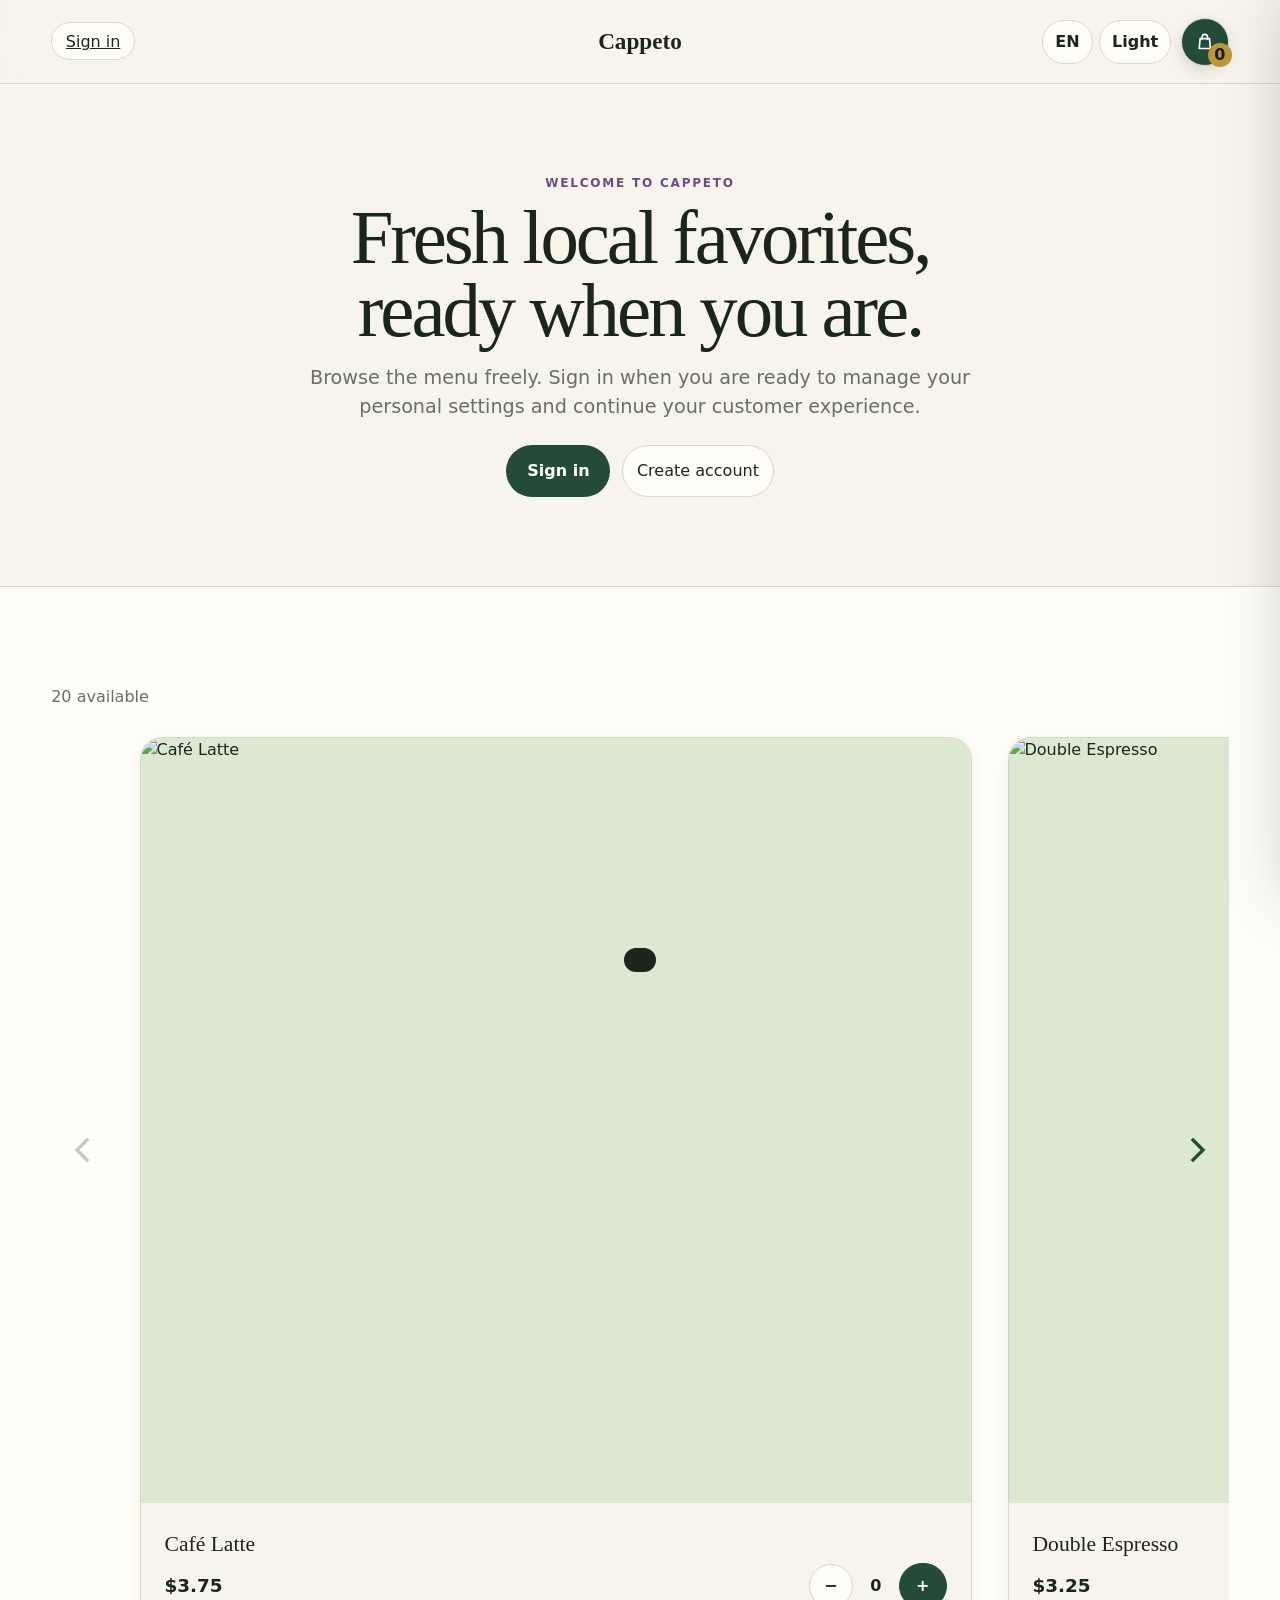
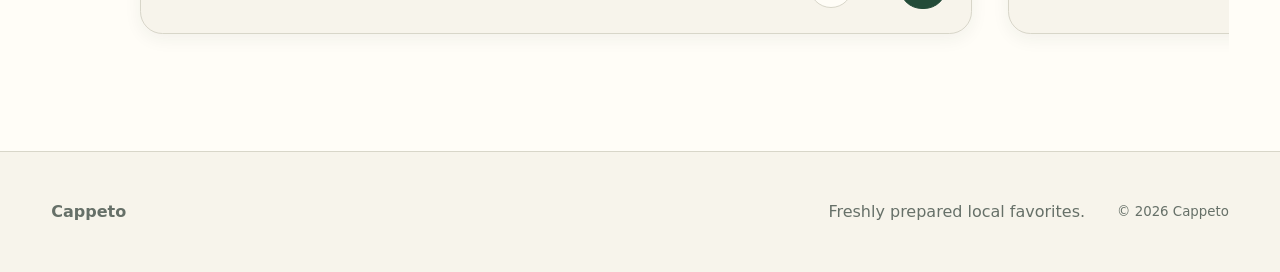
==== index.html @ 5b129218 "Harden storefront authentication and browser security" ====
<!doctype html>
<html lang="en" data-theme="light">
<head>
<meta charset="utf-8">
<meta name="viewport" content="width=device-width,initial-scale=1,viewport-fit=cover">
<meta http-equiv="Content-Security-Policy" content="default-src 'self'; img-src 'self' https://unike0dd.github.io data:; connect-src 'self' https://unike0dd.github.io; script-src 'self'; style-src 'self'; font-src 'self'; object-src 'none'; base-uri 'none'; form-action 'self'; upgrade-insecure-requests">
<meta name="referrer" content="strict-origin-when-cross-origin">
<meta name="theme-color" content="#f5f2e8">
<meta name="application-name" content="Cappeto Consumer">
<meta name="author" content="Cappeto">
<meta name="robots" content="index,follow,max-image-preview:large">
<meta name="format-detection" content="telephone=no">
<meta name="description" content="An inclusive bilingual ordering experience for customers of restaurants, cafés, and independent food sellers.">
<meta name="color-scheme" content="light dark">
<meta property="og:title" content="Cappeto · Browse and prepare your order">
<meta property="og:description" content="Browse a local food business menu and prepare an order in English or Spanish.">
<meta property="og:image" content="https://unike0dd.github.io/cappeto/assets/products/01-cappeto-cafe-latte.webp">
<meta property="og:type" content="website">
<meta property="og:site_name" content="Cappeto">
<meta property="og:url" content="https://unike0dd.github.io/capetto-end-consumers/">
<meta property="og:locale" content="en_US">
<meta property="og:locale:alternate" content="es_EC">
<meta name="twitter:card" content="summary_large_image">
<meta name="twitter:title" content="Cappeto · Browse and prepare your order">
<meta name="twitter:description" content="A bilingual customer menu for restaurants, cafés, and independent food sellers.">
<meta name="twitter:image" content="https://unike0dd.github.io/cappeto/assets/products/01-cappeto-cafe-latte.webp">
<link rel="canonical" href="https://unike0dd.github.io/capetto-end-consumers/">
<title>Cappeto · Order your favorites</title>
<link rel="stylesheet" href="styles.css?v=layout-7">
<link rel="stylesheet" href="adaptive.css?v=layout-7">
<link rel="stylesheet" href="storefront.css?v=header-preferences-20">
<link rel="stylesheet" href="splash.css?v=reflow-13">
<script src="adaptive.js?v=layout-7" defer></script>
<script src="app.js?v=bag-totals-18" defer></script>
<script src="storefront.js?v=header-preferences-20" defer></script>
<script src="splash.js?v=reflow-13" defer></script>
</head>
<body>
<a class="skip" href="#products">Skip to products</a>
<div class="splash-screen" id="splashScreen" aria-hidden="true" hidden>
  <div class="splash-grid" id="splashGrid" aria-hidden="true"></div>
  <section class="splash-welcome" id="splashWelcome" role="dialog" aria-modal="true" aria-labelledby="splashMainTitle">
    <p class="splash-thanks">Thank you for choosing Cappeto,</p>
    <p class="splash-kicker">A little joy,</p><h1 id="splashMainTitle">MADE FRESH</h1>
    <p class="splash-copy">Coffee; something sweet, or a satisfying bite—find your favorite and make it yours.</p>
    <h2>WHAT ARE YOU CRAVING?</h2><p class="splash-menu">Explore our menu</p>
    <div class="splash-preferences" aria-label="Welcome preferences">
      <fieldset class="splash-choice">
        <legend id="splashLanguageLegend">Choose your language</legend>
        <div class="splash-choice-options">
          <button type="button" data-splash-language="en" aria-pressed="false">English</button>
          <button type="button" data-splash-language="es" aria-pressed="false">Español</button>
        </div>
      </fieldset>
      <fieldset class="splash-choice">
        <legend id="splashThemeLegend">Choose your theme</legend>
        <div class="splash-choice-options">
          <button type="button" data-splash-theme="light" aria-pressed="false">Light</button>
          <button type="button" data-splash-theme="dark" aria-pressed="false">Dark</button>
        </div>
      </fieldset>
    </div>
    <p class="splash-choice-hint" id="splashChoiceHint">Choose a language and theme to continue.</p>
    <button class="splash-cta" id="exploreSplash" type="button" aria-describedby="splashChoiceHint" disabled>Explore the menu</button>
    <p class="splash-greeting">Welcome back, <strong id="splashConsumer">Consumer</strong>.</p>
    <label class="splash-never"><input id="splashNeverShow" type="checkbox"> <span>Do not show this welcome again</span></label>
    <button class="splash-skip" id="skipSplash" type="button">Skip welcome</button>
  </section>
</div>
<header class="topbar">
  <div class="public-auth-actions" id="publicAuthActions"><a class="plain" href="login.html">Sign in</a></div>
  <p class="eyebrow nav-carousel-label auth-private" id="carouselLabel" data-copy="eyebrow" hidden>YOUR LOCAL FOOD BUSINESS</p>
  <strong class="public-brand" id="publicBrand">Cappeto</strong>
  <strong class="consumer-title auth-private" id="customerLabel" hidden></strong>
  <label class="search nav-product-search auth-private" id="navProductSearch" hidden><span aria-hidden="true">⌕</span><input id="search" type="search" placeholder="Search Cappeto" aria-label="Search products"></label>
  <div class="header-fabs">
    <div class="header-preferences" role="group" aria-label="Language and appearance">
      <button class="plain header-preference" id="headerLanguage" type="button" aria-label="Cambiar a español">EN</button>
      <button class="plain header-preference" id="headerTheme" type="button" aria-label="Switch to dark mode">Light</button>
    </div>
    <button class="fab bag" id="bagButton" type="button" aria-label="Open shopping bag"><svg class="bag-icon" viewBox="0 0 24 24" aria-hidden="true" focusable="false"><path d="M6.8 8.5h10.4l1 11H5.8l1-11Z"/><path d="M9 9V6.8a3 3 0 0 1 6 0V9"/></svg><span class="sr-only">Shopping bag</span><b id="bagCount">0</b></button>
    <button class="fab settings-button auth-private" id="menuButton" hidden type="button" aria-label="Open configuration" aria-controls="categoryDrawer" aria-expanded="false"><svg viewBox="0 0 24 24" aria-hidden="true" focusable="false"><circle cx="12" cy="12" r="3"/><path d="M19.4 15a1.7 1.7 0 0 0 .34 1.88l.06.06-2.83 2.83-.06-.06A1.7 1.7 0 0 0 15 19.4a1.7 1.7 0 0 0-1 .6 1.7 1.7 0 0 0-.4 1.1V21H9.6v-.1A1.7 1.7 0 0 0 8.5 19.4a1.7 1.7 0 0 0-1.88.34l-.06.06-2.83-2.83.06-.06A1.7 1.7 0 0 0 4.6 15a1.7 1.7 0 0 0-.6-1 1.7 1.7 0 0 0-1.1-.4H3V9.6h.1A1.7 1.7 0 0 0 4.6 8.5a1.7 1.7 0 0 0-.34-1.88l-.06-.06 2.83-2.83.06.06A1.7 1.7 0 0 0 9 4.6a1.7 1.7 0 0 0 1-.6 1.7 1.7 0 0 0 .4-1.1V3h4v.1A1.7 1.7 0 0 0 15.5 4.6a1.7 1.7 0 0 0 1.88-.34l.06-.06 2.83 2.83-.06.06A1.7 1.7 0 0 0 19.4 9c.38.25.7.6.88 1 .14.32.2.68.2 1.03V13c0 .35-.07.7-.2 1.03-.18.4-.5.75-.88.97Z"/></svg><span class="sr-only">Configuration</span></button>
  </div>
</header>
<section class="public-landing" id="publicLanding" aria-labelledby="publicLandingTitle">
  <p class="eyebrow">WELCOME TO CAPPETO</p>
  <h1 id="publicLandingTitle">Fresh local favorites, ready when you are.</h1>
  <p>Browse the menu freely. Sign in when you are ready to manage your personal settings and continue your customer experience.</p>
  <div class="public-landing-actions"><a class="primary" href="login.html">Sign in</a><a class="plain" href="login.html#register">Create account</a></div>
</section>
<main id="storefrontContent">
  <section class="menu" id="products" aria-labelledby="carouselLabel">
    <p class="results" id="results" role="status"></p>
    <div class="carousel-shell"><button class="carousel-arrow previous" id="previousProduct" type="button" aria-label="Previous product"><svg viewBox="0 0 24 24" aria-hidden="true" focusable="false"><path d="m15 18-6-6 6-6"/></svg></button><div class="grid" id="grid" aria-live="polite" tabindex="0"></div><button class="carousel-arrow next" id="nextProduct" type="button" aria-label="Next product"><svg viewBox="0 0 24 24" aria-hidden="true" focusable="false"><path d="m9 6 6 6-6 6"/></svg></button></div>
  </section>
</main>
<aside class="drawer" id="drawer" aria-hidden="true" aria-labelledby="bagTitle">
  <div class="drawer-head"><div><p class="eyebrow" data-copy="yourOrder">YOUR ORDER</p><h2 id="bagTitle" data-copy="bagTitle">Your bag</h2></div><button class="close" id="closeBag" aria-label="Close order">×</button></div>
  <div class="bag-lines" id="bagLines"></div>
  <div class="totals">
    <p><span data-copy="subtotal">Subtotal</span><b id="subtotal">$0.00</b></p>
    <p><span data-copy="vat">VAT</span><b id="vat">$0.00</b></p>
    <p><span data-copy="delivery">Delivery</span><b id="delivery">$0.00</b></p>
    <p class="total"><span data-copy="total">Total</span><b id="total">$0.00</b></p>
  </div>
  <button class="primary checkout" id="checkout" data-copy="checkout">Continue to checkout</button>
</aside>
<aside class="category-drawer settings-drawer auth-private" id="categoryDrawer" hidden aria-hidden="true" aria-labelledby="categoryTitle">
  <div class="drawer-head"><div><p class="eyebrow" id="browseLabel">ACCOUNT</p><h1 id="categoryTitle">Configuration</h1></div><button class="close" id="closeMenu" aria-label="Close configuration">×</button></div>
  <form class="settings-form" id="settingsForm">
    <section class="settings-section" aria-labelledby="categoryTitle">
      <label>Email<input id="settingsEmail" type="email" autocomplete="email"></label>
      <label>Alternate email<input id="alternateEmail" type="email" autocomplete="email"></label>
      <div class="settings-grid"><label>Name<input id="settingsFirstName" autocomplete="given-name"></label><label>Last name<input id="settingsLastName" autocomplete="family-name"></label></div>
      <label>Address<input id="settingsAddress" autocomplete="street-address"></label>
      <div class="settings-grid"><label>Zip code<input id="settingsZip" inputmode="numeric" autocomplete="postal-code"></label><label>Phone<input id="settingsPhone" type="tel" autocomplete="tel"></label></div>
      <div class="password-actions"><label>New password<input id="newPassword" type="password" autocomplete="new-password" minlength="8"></label><div class="password-button-row"><button class="plain" id="resetPassword" type="button">Reset password</button><button class="plain" id="updatePassword" type="button">Update password</button></div></div>
    </section>
    <section class="settings-section" aria-labelledby="settingsTitle">
      <h1 id="settingsTitle">Settings</h1>
      <div class="picture-field"><label>Picture<input id="settingsPicture" type="file" accept="image/*"></label><button class="plain danger-action" id="removePicture" type="button">Remove picture</button></div>
      <label>Nickname<input id="settingsNickname" maxlength="40" autocomplete="nickname"></label>
      <label class="switch-row"><span><strong>MFA</strong><small>Require an additional verification step.</small></span><input id="settingsMfa" type="checkbox" role="switch"></label>
      <div class="biometric-actions"><button class="plain" id="fingerprintButton" type="button">Fingerprint</button><button class="plain" id="faceprintButton" type="button">Faceprint</button></div>
    </section>
    <button class="primary settings-save" type="submit">Save settings</button>
  </form>
  <div class="settings-footer"><button class="preference-compact" id="footerLanguage" type="button" aria-label="Cambiar a español"><span>Language</span><strong>EN</strong></button><button class="preference-compact" id="footerTheme" type="button" aria-label="Switch to dark mode"><span>Theme</span><strong>Light</strong></button><a class="plain hidden" id="signInLink" href="login.html">Sign in</a><button class="plain" id="signOut" type="button">Log out</button></div>
</aside>
<div class="scrim" id="scrim"></div>
<div class="toast" id="toast" role="status"></div>
<footer><strong class="footer-brand">Cappeto</strong><p data-copy="footer">Freshly prepared local favorites.</p><small>© 2026 Cappeto</small></footer>
</body></html>
---- styles.css ----
:root{--bg:#f7f4eb;--surface:#fffdf7;--ink:#19251d;--muted:#667068;--green:#234b38;--green2:#dce8d1;--purple:#6a4b87;--gold:#bc953f;--line:#d8d6c9;--shadow:0 18px 50px rgba(27,44,34,.11);--radius:1.4rem}*{box-sizing:border-box}html{scroll-behavior:smooth}body{margin:0;background:var(--bg);color:var(--ink);font-family:Inter,ui-sans-serif,system-ui,-apple-system,"Segoe UI",sans-serif;line-height:1.5}button,input{font:inherit}button,a{touch-action:manipulation}.skip{position:fixed;left:1rem;top:-5rem;z-index:100;background:var(--ink);color:#fff;padding:.75rem 1rem;border-radius:.6rem}.skip:focus{top:1rem}.topbar{position:sticky;top:0;z-index:20;display:grid;grid-template-columns:auto minmax(15rem,36rem) auto;align-items:center;gap:2rem;padding:1rem clamp(1rem,4vw,4.5rem);background:color-mix(in srgb,var(--bg) 92%,transparent);border-bottom:1px solid var(--line);backdrop-filter:blur(16px)}.brand{display:flex;align-items:center;gap:.65rem;color:var(--ink);text-decoration:none;font-size:1.2rem}.brand span{display:grid;place-items:center;width:2.25rem;height:2.25rem;border-radius:50%;background:var(--green);color:#fff;font-family:Georgia,serif;font-size:1.45rem;border:2px solid var(--gold)}.search{display:flex;align-items:center;gap:.6rem;background:var(--surface);border:1px solid var(--line);border-radius:99px;padding:.65rem 1rem}.search:focus-within{outline:3px solid color-mix(in srgb,var(--purple) 28%,transparent);border-color:var(--purple)}.search input{width:100%;border:0;outline:0;background:transparent;color:var(--ink)}.plain,.bag,.close,.quantity button{border:1px solid var(--line);background:var(--surface);color:var(--ink);cursor:pointer}.plain,.bag{min-height:2.75rem;padding:.55rem .85rem;border-radius:99px}.bag{background:var(--green);color:white;border-color:var(--green)}.bag b{display:inline-grid;place-items:center;min-width:1.5rem;height:1.5rem;margin-left:.3rem;border-radius:50%;background:var(--gold);color:#182016}.eyebrow{margin:0 0 .65rem;color:var(--purple);font-size:.75rem;font-weight:800;letter-spacing:.15em}.primary{display:inline-flex;justify-content:center;align-items:center;min-height:3.2rem;padding:.8rem 1.3rem;border:0;border-radius:99px;background:var(--green);color:#fff;text-decoration:none;font-weight:750;cursor:pointer}.primary:hover{background:var(--purple)}.menu{padding:clamp(3rem,7vw,7rem) clamp(1rem,4vw,4.5rem);background:var(--surface);border-block:1px solid var(--line)}.results{max-width:1500px;margin:.5rem auto 1rem;color:var(--muted)}.grid{max-width:1500px;margin:auto;display:grid;grid-template-columns:repeat(4,minmax(0,1fr));gap:clamp(1rem,2vw,1.6rem)}.card{min-width:0;display:flex;flex-direction:column;background:var(--bg);border:1px solid var(--line);border-radius:var(--radius);overflow:hidden;box-shadow:0 5px 18px rgba(28,43,34,.06)}.card:hover{transform:translateY(-3px);box-shadow:var(--shadow)}.picture{position:relative;aspect-ratio:1/1;overflow:hidden;background:var(--green2)}.picture img{width:100%;height:100%;object-fit:cover;transition:transform .35s}.card:hover img{transform:scale(1.035)}.stock{position:absolute;left:.75rem;top:.75rem;background:rgba(255,253,247,.93);color:var(--green);border-radius:99px;padding:.35rem .65rem;font-size:.75rem;font-weight:800}.card-body{display:flex;flex-direction:column;flex:1;padding:1rem}.category{color:var(--purple);font-size:.76rem;font-weight:800;text-transform:uppercase;letter-spacing:.09em}.card h3{font:1.35rem/1.1 Georgia,serif;margin:.4rem 0}.description{color:var(--muted);font-size:.9rem;margin:.2rem 0 1rem;flex:1}.card-bottom{display:flex;align-items:center;justify-content:space-between;gap:.75rem}.price{font-size:1.15rem}.add{border:0;border-radius:99px;background:var(--green);color:#fff;min-height:2.65rem;padding:.6rem 1rem;font-weight:750;cursor:pointer}.add:hover{background:var(--purple)}.empty{grid-column:1/-1;padding:4rem 1rem;text-align:center;color:var(--muted)}.drawer{position:fixed;z-index:50;right:0;top:0;height:100dvh;width:min(31rem,100%);padding:1.25rem;display:flex;flex-direction:column;background:var(--surface);box-shadow:-20px 0 60px rgba(0,0,0,.18);transform:translateX(105%);transition:transform .25s}.drawer.open{transform:none}.drawer-head{display:flex;justify-content:space-between;align-items:start;border-bottom:1px solid var(--line);padding-bottom:1rem}.drawer h2{font:2rem Georgia,serif;margin:0}.close{width:2.75rem;height:2.75rem;border-radius:50%;font-size:1.5rem}.bag-lines{flex:1;overflow:auto;padding:1rem 0}.bag-line{display:grid;grid-template-columns:4rem 1fr auto;gap:.8rem;align-items:center;padding:.75rem 0;border-bottom:1px solid var(--line)}.bag-line img{width:4rem;height:4rem;object-fit:cover;border-radius:.65rem}.bag-line h3{font-size:.95rem;margin:0 0 .35rem}.quantity{display:flex;align-items:center;gap:.5rem}.quantity button{width:1.8rem;height:1.8rem;border-radius:50%}.totals{border-top:1px solid var(--line)}.totals p{display:flex;justify-content:space-between;margin:.6rem 0}.totals .total{font-size:1.2rem;padding-top:.6rem;border-top:1px solid var(--line)}.checkout{width:100%;margin-top:.75rem}.scrim{position:fixed;inset:0;z-index:40;background:rgba(10,17,12,.5);opacity:0;pointer-events:none;transition:.2s}.scrim.show{opacity:1;pointer-events:auto}.toast{position:fixed;z-index:70;left:50%;bottom:1.5rem;transform:translate(-50%,6rem);background:var(--ink);color:var(--surface);padding:.75rem 1rem;border-radius:99px;transition:.2s}.toast.show{transform:translate(-50%,0)}footer{display:grid;grid-template-columns:1fr auto auto;gap:2rem;align-items:center;padding:2rem clamp(1rem,4vw,4.5rem);color:var(--muted)}.footer-brand{justify-self:start}html[data-theme=dark]{--bg:#101812;--surface:#19241c;--ink:#f5f1e7;--muted:#b7c0b8;--green:#5e936e;--green2:#293e2e;--purple:#ad8bc8;--gold:#d2ae59;--line:#3c4b40;--shadow:0 20px 60px rgba(0,0,0,.3)}
@media(max-width:1050px){.grid{grid-template-columns:repeat(3,minmax(0,1fr))}.topbar{grid-template-columns:auto 1fr auto}}
@media(max-width:760px){.topbar{grid-template-columns:1fr auto;gap:.7rem;padding:.75rem 1rem}.plain{padding:.5rem .7rem}.grid{grid-template-columns:repeat(2,minmax(0,1fr))}.card-body{padding:.85rem}.description{display:none}.card-bottom{align-items:flex-end;flex-direction:column}.add{width:100%}footer{grid-template-columns:1fr;text-align:center;gap:.6rem}.footer-brand{justify-self:center}}
@media(max-width:430px){.brand strong{display:none}.grid{grid-template-columns:1fr}.description{display:block}.card-bottom{flex-direction:row}.add{width:auto}}
@media(max-width:640px) and (min-resolution:2dppx){.topbar{position:relative}}
@media(prefers-reduced-motion:reduce){*{scroll-behavior:auto!important;transition:none!important}}
@media(forced-colors:active){.primary,.add,.bag{border:2px solid ButtonText}}.hidden{display:none!important}
---- adaptive.css ----
/* Shared responsive and zoom-reflow layer for storefront and sign-in */:root{--viewport-block:100dvh;--adaptive-gap:clamp(.75rem,2vw,1.5rem)}html{overflow-x:hidden;text-size-adjust:100%;-webkit-text-size-adjust:100%}body{min-width:0;overflow-x:hidden}img,svg{max-width:100%}button,a,input{min-width:0}.sr-only{position:absolute!important;width:1px!important;height:1px!important;padding:0!important;margin:-1px!important;overflow:hidden!important;clip:rect(0,0,0,0)!important;white-space:nowrap!important;border:0!important}.bag{display:inline-flex;align-items:center;justify-content:center;gap:.4rem}.bag-icon{width:1.35rem;height:1.35rem;fill:none;stroke:currentColor;stroke-width:1.8;stroke-linecap:round;stroke-linejoin:round;flex:none}.drawer{max-height:var(--viewport-block);max-height:100dvh;overflow:hidden;overscroll-behavior:contain}.bag-lines{min-height:0;overflow-y:auto!important;overscroll-behavior:contain;-webkit-overflow-scrolling:touch;scrollbar-gutter:stable}.drawer-head,.totals,.checkout,.drawer>.primary{flex:0 0 auto}
@media (max-width:1200px){.grid{grid-template-columns:repeat(3,minmax(0,1fr))}}
@media (max-width:900px){.grid{grid-template-columns:repeat(2,minmax(0,1fr))}.topbar{gap:.75rem}}
@media (max-width:760px){.drawer{inset:0 0 0 auto;width:min(100%,32rem);padding:max(1rem,env(safe-area-inset-top)) max(1rem,env(safe-area-inset-right)) max(1rem,env(safe-area-inset-bottom)) max(1rem,env(safe-area-inset-left))}.bag-lines{padding-block:.65rem}.topbar{max-width:100%}}
@media (max-width:480px){.grid{grid-template-columns:1fr}.bag{min-height:2.75rem}.menu{padding-inline:1rem}.drawer{width:100%}}
/* Browser zoom creates a smaller CSS viewport; these rules force clean 250% reflow. */@media (max-width:640px){.topbar{grid-template-columns:minmax(0,1fr) auto}main{min-width:0}.welcome,.panel{min-width:0}.card{max-width:100%}}
@media (max-width:360px){header{padding-inline:.65rem}.preferences{gap:.3rem}.preferences button{min-height:2.75rem;padding:.45rem .6rem}.welcome h1{font-size:clamp(2.25rem,15vw,3rem)}.card{border-radius:1rem}.options{width:100%}}
@media (orientation:landscape) and (max-height:600px){.drawer{height:100dvh}.welcome,.panel{padding-block:1.25rem}}
@media (prefers-reduced-motion:reduce){html{scroll-behavior:auto}.drawer{transition:none!important}}

/* Clean carousel navigation: one standalone chevron per side, no circular button treatment. */.carousel-arrow{width:3rem!important;height:4rem!important;border:0!important;border-radius:0!important;background:transparent!important;box-shadow:none!important;color:var(--green)!important;overflow:visible!important}.carousel-arrow svg{display:block!important;width:2.5rem!important;height:2.5rem!important;fill:none!important;stroke:currentColor!important;stroke-width:2!important;stroke-linecap:square!important;stroke-linejoin:miter!important}.carousel-arrow::before,.carousel-arrow::after{content:none!important;display:none!important}.carousel-arrow:not(:disabled):hover,.carousel-arrow:not(:disabled):focus-visible,.carousel-arrow.is-clicked{background:transparent!important;color:var(--purple)!important;box-shadow:none!important;transform:scale(1.08)!important}.carousel-arrow:focus-visible{outline:2px solid var(--gold)!important;outline-offset:4px!important}.carousel-arrow:disabled{background:transparent!important;box-shadow:none!important;opacity:.28!important}
@media(max-width:760px){.carousel-arrow{width:3rem!important;height:4rem!important}.carousel-arrow svg{width:2.25rem!important;height:2.25rem!important}}
---- storefront.css ----
.topbar{grid-template-columns:minmax(0,1fr) auto minmax(0,1fr);min-height:5.25rem;padding:.8rem clamp(1rem,4vw,4.5rem)}.header-fabs{grid-column:3;justify-self:end;display:flex;align-items:center;gap:.6rem}.header-preferences{display:flex;align-items:center;gap:.4rem}.header-preference{min-width:3.15rem;min-height:2.75rem;padding:.5rem .75rem;font-weight:750}.header-preference:focus-visible{outline:3px solid color-mix(in srgb,var(--purple) 32%,transparent);outline-offset:2px}.fab{position:relative;display:inline-grid;place-items:center;width:3rem;height:3rem;padding:0;border-radius:50%;border:1px solid var(--line);box-shadow:0 5px 15px rgba(25,37,29,.14);cursor:pointer}.fab.bag{display:flex}.fab.bag b{position:absolute;right:-.25rem;bottom:-.15rem;margin:0}main{padding-top:0}.carousel-shell{position:relative;max-width:1500px;margin:auto}.grid{display:flex;gap:clamp(1rem,3vw,2.25rem);overflow-x:auto;scroll-snap-type:x mandatory;scroll-behavior:smooth;overscroll-behavior-inline:contain;padding:.75rem max(7.5%,3.5rem) 1.75rem;scrollbar-width:thin}.card{flex:0 0 min(85%,52rem);scroll-snap-align:center}.picture{height:min(85vh,48rem);min-height:22rem;aspect-ratio:auto}.card-body{padding:clamp(1rem,2.5vw,1.5rem)}.card-bottom{align-items:center;flex-direction:row}.product-controls{display:flex;align-items:center;gap:.45rem}.product-controls button{min-width:2.75rem;min-height:2.75rem;border:1px solid var(--line);border-radius:99px;background:var(--surface);color:var(--ink);font-weight:800;cursor:pointer}.product-controls .add{min-width:auto;padding:.6rem 1rem;background:var(--green);color:#fff;border-color:var(--green)}.carousel-arrow{position:absolute;z-index:3;top:42%;display:grid;place-items:center;width:50px;height:50px;padding:0;border:1px solid var(--line);border-radius:50%;background:color-mix(in srgb,var(--surface) 92%,transparent);color:var(--ink);box-shadow:var(--shadow);font-size:0;line-height:1;cursor:pointer;transition:background-color .18s,color .18s,transform .18s}.carousel-arrow::before{content:"";display:block;width:17px;height:17px;border:solid currentColor;border-width:3px 3px 0 0}.carousel-arrow.previous{left:.4rem}.carousel-arrow.previous::before{transform:translateX(3px) rotate(-135deg)}.carousel-arrow.next{right:.4rem}.carousel-arrow.next::before{transform:translateX(-3px) rotate(45deg)}.carousel-arrow:not(:disabled):hover,.carousel-arrow:not(:disabled):focus-visible{background:#7851a9;color:#fff;transform:scale(1.06)}html[data-theme="light"] .carousel-arrow.is-clicked{background:#000;color:#fff}html[data-theme="dark"] .carousel-arrow.is-clicked{background:#fff;color:#6f4e37}.carousel-arrow:disabled{opacity:.35;cursor:default}.category-drawer{position:fixed;z-index:55;right:0;top:0;width:min(28rem,100%);height:100dvh;padding:1.25rem;display:flex;flex-direction:column;background:var(--surface);box-shadow:-20px 0 60px rgba(0,0,0,.18);transform:translateX(105%);transition:transform .25s}.category-drawer.open{transform:none}.category-drawer h2{font:2rem Georgia,serif;margin:0}
@media(max-width:760px){.topbar{grid-template-columns:minmax(0,1fr) auto minmax(0,1fr);padding:.7rem;position:sticky}.header-fabs{gap:.3rem}.header-preferences{gap:.25rem}.header-preference{min-width:2.75rem;min-height:2.65rem;padding:.45rem .55rem;font-size:.78rem}.fab{width:2.8rem;height:2.8rem}.grid{padding:.5rem 3.25rem 1rem}.card{flex-basis:calc(100% - .5rem);max-height:calc(100svh - 8rem)}.picture{height:clamp(14rem,48svh,24rem);min-height:0}.card-body{padding:.75rem}.card h3{margin:.25rem 0;font-size:1.05rem}.category,.description,.stock{display:none}.carousel-arrow{top:40%;width:50px;height:50px}.carousel-arrow.previous{left:.1rem}.carousel-arrow.next{right:.1rem}.card-bottom{align-items:center}.product-controls{gap:.35rem}.product-controls button{min-width:2.5rem;min-height:2.5rem}.add{width:auto}.category-drawer{padding:max(1rem,env(safe-area-inset-top)) max(1rem,env(safe-area-inset-right)) max(1rem,env(safe-area-inset-bottom)) 1rem}}
@media(max-width:430px){.product-controls{gap:.3rem}.product-controls .add{padding:.55rem .7rem}}

/* Definitive responsive reflow — loaded last */.carousel-shell,.grid,.card{min-width:0}.product-quantity{display:grid;place-items:center;min-width:2rem;font-weight:800;color:var(--ink)}
@media (min-width:761px) and (max-width:900px){.card{flex-basis:min(82%,42rem)}.picture{height:min(68vh,38rem)}}
@media (max-width:760px){.topbar{grid-template-columns:minmax(2.8rem,1fr) auto minmax(6rem,1fr);gap:.35rem;min-height:4.5rem}.header-fabs{justify-self:end}.menu{--mobile-image-height:min(48svh,24rem);width:100%;padding:1.25rem .75rem 2rem}.results{margin:.35rem 0 .6rem;font-size:.82rem}.carousel-shell{width:100%;max-width:100%;padding:0}.grid{width:100%;max-width:100%;gap:1rem;padding:.5rem;scroll-padding-inline:.5rem}.card{flex:0 0 calc(100% - 1rem);width:calc(100% - 1rem);max-width:none;max-height:none;margin:0;scroll-snap-align:center}.picture{width:100%;height:var(--mobile-image-height);min-height:0;aspect-ratio:auto}.picture img{width:100%;height:100%;object-fit:cover}.card-body{min-height:5.75rem;padding:.65rem .75rem .75rem}.card h3{margin:0 0 .45rem;font-size:1rem;line-height:1.2}.card-bottom{display:flex;align-items:center;justify-content:space-between;gap:.6rem}.price{font-size:1.05rem}.product-controls{display:flex;align-items:center;gap:.35rem}.product-controls button{display:grid;place-items:center;min-width:2.5rem;min-height:2.5rem;padding:.35rem}.carousel-arrow{top:calc(var(--mobile-image-height)/2 - 20px);width:50px;height:50px}.carousel-arrow.previous{left:.2rem}.carousel-arrow.next{right:.2rem}
}
@media (max-width:360px){.topbar{padding-inline:.35rem}.header-fabs{gap:.15rem}.header-preferences{gap:.15rem}.header-preference{min-width:2.4rem;padding:.35rem .4rem;font-size:.7rem}.fab{width:2.6rem;height:2.6rem}.menu{padding-inline:.5rem}.grid{padding-inline:.35rem}.card{flex-basis:calc(100% - .7rem);width:calc(100% - .7rem)}}.consumer-title{grid-column:2;justify-self:center;max-width:min(48vw,34rem);overflow:hidden;text-overflow:ellipsis;white-space:nowrap;color:var(--ink);font:700 clamp(1.05rem,2vw,1.45rem)/1.2 Georgia,serif}.settings-button{background:var(--surface);color:var(--green);border:2px solid color-mix(in srgb,var(--green) 38%,var(--line));transition:background .2s,color .2s,transform .2s}.settings-button:hover,.settings-button:focus-visible{background:var(--green2);transform:translateY(-1px)}.settings-button svg{width:1.55rem;height:1.55rem;fill:none;stroke:currentColor;stroke-width:1.7;stroke-linecap:round;stroke-linejoin:round}.settings-button[aria-expanded=true]{background:var(--green);color:#fff}.settings-drawer{width:min(34rem,100%);overflow:hidden}.settings-drawer h2{font-size:clamp(1.55rem,4vw,2rem)}.settings-form{flex:1;min-height:0;overflow-y:auto;padding:1rem .15rem 1rem 0;overscroll-behavior:contain}.settings-section{display:grid;gap:.8rem;padding:0 0 1.25rem}.settings-section+ .settings-section{padding-top:1.15rem;border-top:1px solid var(--line)}.settings-section h3{margin:0;color:var(--green);font:700 1.25rem/1.2 Georgia,serif}.settings-section fieldset{margin:0;padding:0;border:0}.settings-section legend,.settings-section label{display:grid;gap:.3rem;color:var(--muted);font-size:.82rem;font-weight:700}.settings-section input{width:100%;min-height:2.9rem;padding:.65rem .75rem;border:1px solid var(--line);border-radius:.65rem;background:var(--bg);color:var(--ink)}.settings-grid{display:grid;grid-template-columns:1fr 1fr;gap:.75rem}.password-actions{display:grid;gap:.55rem}.password-button-row{display:grid;grid-template-columns:1fr 1fr;gap:.5rem}.picture-field{display:grid;grid-template-columns:1fr auto;gap:.6rem;align-items:end}.picture-field .danger-action{color:#a12d2d}.switch-row{display:flex!important;align-items:center;justify-content:space-between;gap:1rem;padding:.8rem;border:1px solid var(--line);border-radius:.75rem;background:var(--bg)}.switch-row span{display:grid;gap:.1rem}.switch-row small{font-weight:500}.switch-row input{width:auto;min-height:0;accent-color:var(--green)}.biometric-actions{display:grid;grid-template-columns:1fr 1fr;gap:.5rem}.settings-save{width:100%}.settings-footer{display:grid;grid-template-columns:1fr 1fr;gap:.55rem;padding-top:1rem;border-top:1px solid var(--line)}.preference-compact{display:flex;align-items:center;justify-content:space-between;gap:.4rem;min-height:2.75rem;padding:.5rem .7rem;border:1px solid var(--line);border-radius:.7rem;background:var(--bg);color:var(--ink);cursor:pointer}.preference-compact span{font-size:.72rem;color:var(--muted)}.settings-footer .plain{grid-column:1/-1}.danger-action:hover{border-color:#a12d2d}.settings-section input[type=file]{padding:.4rem}.settings-section input[type=file]::file-selector-button{margin-right:.55rem;padding:.45rem .65rem;border:1px solid var(--line);border-radius:.45rem;background:var(--surface);color:var(--ink);cursor:pointer}.settings-section input[type=file]::file-selector-button:hover{border-color:#d2ae59;background:#7851a9;color:#fff;box-shadow:inset 0 0 0 1px #d2ae59}.drawer{min-height:0;overflow:hidden}.drawer .bag-lines{flex:1 1 auto;min-height:0;overflow-x:hidden;overflow-y:auto;overscroll-behavior:contain;scrollbar-gutter:stable;-webkit-overflow-scrolling:touch}
@media(max-width:760px){.carousel-arrow{width:65px;height:65px}.carousel-arrow{top:calc(var(--mobile-image-height)/2 - 32.5px)}}
@media(max-width:430px){.password-button-row{grid-template-columns:1fr 1fr}.password-button-row button{min-width:0;padding-inline:.45rem;font-size:.78rem}}

/* Public/private authentication boundary */.auth-private[hidden],#publicAuthActions[hidden],#publicBrand[hidden],#publicLanding[hidden]{display:none!important}.public-auth-actions{grid-column:1;justify-self:start}.public-brand{grid-column:2;justify-self:center;color:var(--ink);font:700 clamp(1.1rem,2vw,1.45rem)/1.2 Georgia,serif}.public-landing{max-width:1500px;margin:0 auto;padding:clamp(2rem,7vw,6rem) clamp(1rem,6vw,6rem);text-align:center}.public-landing h1{max-width:16ch;margin:.2rem auto 1rem;font:clamp(2.4rem,6vw,5.8rem)/.95 Georgia,serif;letter-spacing:-.04em}.public-landing>p:not(.eyebrow){max-width:42rem;margin:0 auto 1.5rem;color:var(--muted);font-size:clamp(1rem,1.5vw,1.2rem)}.public-landing-actions{display:flex;flex-wrap:wrap;justify-content:center;gap:.75rem}.public-landing-actions .plain{display:inline-flex;align-items:center;text-decoration:none}
@media(max-width:760px){.public-auth-actions .plain{font-size:.78rem}.public-brand{max-width:30vw;overflow:hidden;text-overflow:ellipsis}.public-landing{padding-block:2.5rem}}

/* Signed-in product viewport composition */#publicLanding[hidden]+#storefrontContent .menu{min-height:calc(100svh - 5.25rem);padding:clamp(.6rem,1.5vh,1rem) clamp(1rem,4vw,4.5rem) 1rem}#publicLanding[hidden]+#storefrontContent .results{margin:.25rem auto .45rem}#publicLanding[hidden]+#storefrontContent .grid{padding-top:.35rem;padding-right:max(7.5%,calc((100% - 52rem)/2));padding-bottom:.5rem;padding-left:max(7.5%,calc((100% - 52rem)/2));scrollbar-width:none;-ms-overflow-style:none}#publicLanding[hidden]+#storefrontContent .grid::-webkit-scrollbar{display:none;width:0;height:0}#publicLanding[hidden]+#storefrontContent .card{height:min(48rem,max(19rem,calc(100svh - 12rem)));max-height:calc(100svh - 10rem)}#publicLanding[hidden]+#storefrontContent .picture{flex:1 1 auto;width:100%;height:auto;min-height:0}#publicLanding[hidden]+#storefrontContent .picture img{object-position:center}#publicLanding[hidden]+#storefrontContent .card-body{flex:0 0 auto}
@media(max-height:700px) and (min-width:761px){#publicLanding[hidden]+#storefrontContent .menu{padding-top:.45rem}#publicLanding[hidden]+#storefrontContent .results{margin-block:.15rem .3rem}#publicLanding[hidden]+#storefrontContent .card{height:max(18rem,calc(100svh - 10.5rem))}#publicLanding[hidden]+#storefrontContent .card-body{padding:.7rem 1rem}#publicLanding[hidden]+#storefrontContent .description{display:none}}
@media(max-width:760px){#publicLanding[hidden]+#storefrontContent .menu{min-height:calc(100svh - 4.5rem);padding:.55rem .55rem .75rem}#publicLanding[hidden]+#storefrontContent .results{margin:.2rem 0 .35rem}#publicLanding[hidden]+#storefrontContent .grid{padding:.25rem .35rem .4rem;scroll-padding-inline:.35rem}#publicLanding[hidden]+#storefrontContent .card{height:auto;max-height:none}#publicLanding[hidden]+#storefrontContent .picture{flex:none;height:clamp(12rem,calc(100svh - 21rem),26rem)}}
@media(max-width:430px){#publicLanding[hidden]+#storefrontContent .menu{padding-inline:.4rem}#publicLanding[hidden]+#storefrontContent .card-body{min-height:5.25rem;padding:.55rem .65rem .65rem}}

/* Product discovery controls inside the signed-in navigation */.topbar{grid-template-columns:minmax(12rem,1fr) minmax(18rem,28rem) auto;gap:clamp(.75rem,2vw,1.5rem)}.consumer-title,.public-brand{position:absolute;top:50%;left:50%;grid-column:auto;transform:translate(-50%,-50%)}.nav-carousel-label{grid-column:1;justify-self:start;max-width:20rem;margin:0;overflow:hidden;text-overflow:ellipsis;white-space:nowrap}.nav-product-search{grid-column:2;width:100%;min-width:0;margin:0}
@media(min-width:901px){.topbar.is-authenticated{grid-template-columns:minmax(12rem,1fr) minmax(0,18rem) auto}.topbar.is-authenticated .nav-product-search{width:min(280px,100%);justify-self:center;border-radius:12px}.topbar.is-authenticated .nav-product-search input{min-height:42px}}.header-fabs{grid-column:3}#publicLanding[hidden]+#storefrontContent .results{margin-top:.1rem}#publicLanding[hidden]+#storefrontContent .card{height:min(48rem,max(21rem,calc(100svh - 8.5rem)));max-height:calc(100svh - 7.5rem)}
@media(max-height:700px) and (min-width:901px){#publicLanding[hidden]+#storefrontContent .card{height:max(19rem,calc(100svh - 7.75rem))}}
@media(max-width:900px){.topbar.is-authenticated{grid-template-columns:minmax(8rem,.75fr) minmax(0,1.25fr) auto;grid-template-rows:auto auto;row-gap:.5rem;min-height:7.25rem;padding:.65rem 1rem}.public-auth-actions{grid-column:1;grid-row:1}.topbar.is-authenticated .consumer-title{top:1.15rem;transform:translateX(-50%)}.header-fabs{grid-column:3;grid-row:1}.nav-carousel-label{grid-column:1;grid-row:2;align-self:center;max-width:100%;font-size:.65rem}.nav-product-search{grid-column:2/4;grid-row:2;min-height:2.65rem}#publicLanding[hidden]+#storefrontContent .menu{min-height:calc(100svh - 7.25rem)}}
@media(max-width:760px){.topbar.is-authenticated{grid-template-columns:minmax(7rem,.7fr) minmax(0,1.3fr) auto;padding:.55rem .7rem}.topbar.is-authenticated .consumer-title{top:1rem}.nav-carousel-label{font-size:.58rem;letter-spacing:.09em}.nav-product-search{padding:.5rem .7rem}.nav-product-search input{font-size:.82rem}#publicLanding[hidden]+#storefrontContent .picture{height:clamp(12rem,calc(100svh - 18rem),27rem)}}
@media(max-width:430px){.topbar.is-authenticated{grid-template-columns:minmax(6.2rem,.65fr) minmax(0,1.35fr) auto;column-gap:.35rem;padding-inline:.45rem}.nav-carousel-label{font-size:.53rem}.nav-product-search{min-height:2.5rem;padding:.42rem .55rem}.header-fabs{gap:.25rem}}
---- splash.css ----
.splash-screen{position:fixed;inset:0;z-index:9999;display:grid;place-items:center;min-height:100dvh;padding:clamp(.7rem,2vw,1.5rem);overflow:auto;background:#382619;color:#173f2e;isolation:isolate}.splash-screen[hidden]{display:none}.splash-grid{position:fixed;inset:0;z-index:0;pointer-events:none;background:linear-gradient(90deg,rgba(18,30,20,.18),rgba(18,30,20,.02) 28%,rgba(18,30,20,.02) 72%,rgba(18,30,20,.18)),url('https://unike0dd.github.io/cappeto/assets/products/01-cappeto-cafe-latte.webp') left center/50% 100% no-repeat,url('https://unike0dd.github.io/cappeto/assets/products/12-cappeto-butter-croissant.webp') right center/50% 100% no-repeat;background-color:#6f4e37}.splash-welcome{position:relative;z-index:2;width:min(43rem,calc(100vw - 2rem));min-height:min(43rem,calc(100dvh - 2rem));display:flex;flex-direction:column;align-items:center;justify-content:center;padding:clamp(4.6rem,8vw,6.2rem) clamp(1.25rem,5vw,4rem) clamp(1.2rem,3vw,2rem);overflow:hidden;text-align:center;border:1px solid rgba(188,149,63,.7);border-radius:1.35rem;background:rgba(255,253,247,.965);box-shadow:0 24px 70px rgba(16,24,18,.38),0 0 0 1px rgba(255,255,255,.45);transition:opacity .35s ease,transform .35s ease}.splash-welcome::before{content:'CAPPETO';position:absolute;top:1.35rem;left:50%;transform:translateX(-50%);color:#173f2e;font:700 clamp(1.45rem,3vw,2rem)/1 Georgia,serif;letter-spacing:.18em;white-space:nowrap}.splash-welcome::after{content:'CAFÉ & GOOD MOMENTS';position:absolute;top:3.55rem;left:50%;transform:translateX(-50%);color:#6f4e37;font-size:.48rem;font-weight:800;letter-spacing:.28em;white-space:nowrap}.splash-welcome.is-fading{opacity:0;transform:scale(.97)}.splash-thanks{margin:0 0 .35rem;color:#6f4e37;font:700 clamp(.82rem,1.6vw,1rem)/1.25 Georgia,serif}.splash-kicker{margin:0;color:#173f2e;font:600 clamp(.95rem,2vw,1.25rem)/1.15 Georgia,serif}.splash-welcome h1{margin:.12rem 0 .25rem;color:#173f2e;font:800 clamp(2.35rem,6vw,4.35rem)/.92 Georgia,serif;letter-spacing:.025em;text-wrap:balance}.splash-copy{max-width:31rem;margin:0 auto .9rem;color:#4e574f;font-size:clamp(.76rem,1.45vw,.94rem);line-height:1.35}.splash-welcome h2{margin:0 0 .15rem;color:#173f2e;font-size:clamp(.66rem,1.25vw,.78rem);font-weight:850;letter-spacing:.2em}.splash-menu{margin:0 0 .9rem;color:#6f4e37;font:600 clamp(1.05rem,2.4vw,1.45rem)/1.15 Georgia,serif}.splash-menu::after{content:'';display:block;width:8rem;height:1px;margin:.55rem auto 0;background:#bc953f}.splash-preferences{position:absolute;z-index:4;top:1rem;right:1rem;display:flex;gap:.45rem;margin:0}.splash-choice{margin:0;padding:0;border:0}.splash-choice legend,.splash-choice-hint{display:none}.splash-choice-options{display:block}.splash-choice-options button:nth-child(2){display:none}.splash-welcome .splash-choice button{min-width:3.4rem;min-height:2.15rem;padding:.35rem .7rem;border:1px solid #d8d6c9;border-radius:99px;background:#fffdf7;color:#173f2e;font-size:.68rem;font-weight:800;box-shadow:0 3px 10px rgba(25,37,29,.12);cursor:pointer}.splash-welcome .splash-choice:last-child button{background:#173f2e;color:#fff;border-color:#173f2e}.splash-welcome .splash-choice button:hover,.splash-welcome .splash-choice button:focus-visible{outline:2px solid #bc953f;outline-offset:2px;background:#7851a9;color:#fff;border-color:#7851a9}.splash-cta{position:relative;min-width:min(21rem,86%);min-height:3.15rem;margin:0 0 1rem;padding:.7rem 3rem .7rem 1.4rem;border:1px solid #bc953f;border-radius:99px;background:#064b34;color:#fff;font-weight:800;cursor:pointer;box-shadow:0 7px 18px rgba(23,63,46,.2)}.splash-cta::after{content:'→';position:absolute;right:1.15rem;top:50%;transform:translateY(-50%);font-size:1.2rem}.splash-cta:hover,.splash-cta:focus-visible{background:#7851a9;outline:2px solid #bc953f;outline-offset:2px}.splash-cta:disabled{opacity:1;cursor:pointer}.splash-greeting{width:min(21rem,86%);margin:0;padding-top:.75rem;border-top:1px solid #dfd4bf;color:#315344;font-size:.78rem}.splash-never{display:flex;align-items:center;justify-content:center;gap:.4rem;margin:.45rem auto 0;color:#6f4e37;font-size:.68rem;cursor:pointer}.splash-never input{width:.95rem;height:.95rem;accent-color:#173f2e}.splash-skip{position:static;min-height:2.3rem;margin:.7rem auto 0;padding:.42rem 1rem;border:1px solid #8c978f;border-radius:99px;background:transparent;color:#173f2e;font-size:.72rem;cursor:pointer}.splash-skip:hover,.splash-skip:focus-visible{background:#7851a9;color:#fff;border-color:#7851a9}.splash-tile{display:none}html[data-theme=dark] .splash-screen{background:#101812;color:#f5f1e7}html[data-theme=dark] .splash-welcome{background:rgba(25,36,28,.97);border-color:#d2ae59}html[data-theme=dark] .splash-welcome::before,html[data-theme=dark] .splash-kicker,html[data-theme=dark] .splash-welcome h1,html[data-theme=dark] .splash-welcome h2,html[data-theme=dark] .splash-greeting{color:#f5f1e7}html[data-theme=dark] .splash-welcome::after,html[data-theme=dark] .splash-thanks,html[data-theme=dark] .splash-menu,html[data-theme=dark] .splash-never{color:#d2ae59}html[data-theme=dark] .splash-copy{color:#d7ddd8}html[data-theme=dark] .splash-welcome .splash-choice button{background:#f5f1e7;color:#173f2e;border-color:#d2ae59}html[data-theme=dark] .splash-welcome .splash-choice:last-child button{background:#d2ae59;color:#19241c}html[data-theme=dark] .splash-skip{color:#f5f1e7;border-color:#829087}@media(max-width:600px){.splash-screen{padding:.45rem}.splash-grid{background:linear-gradient(rgba(23,63,46,.55),rgba(111,78,55,.5)),url('https://unike0dd.github.io/cappeto/assets/products/01-cappeto-cafe-latte.webp') center/cover no-repeat}.splash-welcome{width:100%;min-height:calc(100dvh - .9rem);padding:4.3rem .9rem 1rem;border-radius:1rem}.splash-welcome::before{top:1.1rem;font-size:1.35rem}.splash-welcome::after{top:3rem;font-size:.4rem}.splash-preferences{top:.75rem;right:.7rem;gap:.3rem}.splash-welcome .splash-choice button{min-width:2.8rem;min-height:1.9rem;padding:.25rem .5rem;font-size:.58rem}.splash-thanks{font-size:.72rem}.splash-kicker{font-size:.88rem}.splash-welcome h1{font-size:clamp(2rem,11vw,3rem)}.splash-copy{max-width:24rem;font-size:.72rem}.splash-menu{font-size:1.05rem}.splash-cta{min-width:min(19rem,92%);min-height:2.75rem;margin-bottom:.7rem}.splash-greeting{width:min(19rem,92%);font-size:.7rem}.splash-never{font-size:.62rem}.splash-skip{margin-top:.55rem}}@media(max-height:650px) and (min-width:601px){.splash-welcome{min-height:calc(100dvh - 1rem);padding-top:4rem}.splash-thanks{font-size:.72rem}.splash-welcome h1{font-size:2.65rem}.splash-copy,.splash-menu{margin-bottom:.5rem}.splash-cta{min-height:2.6rem;margin-bottom:.5rem}.splash-greeting{padding-top:.45rem}.splash-never,.splash-skip{margin-top:.35rem}}@media(prefers-reduced-motion:reduce){.splash-welcome{transition:none}}@media(forced-colors:active){.splash-cta,.splash-skip,.splash-choice button{border:2px solid ButtonText}}
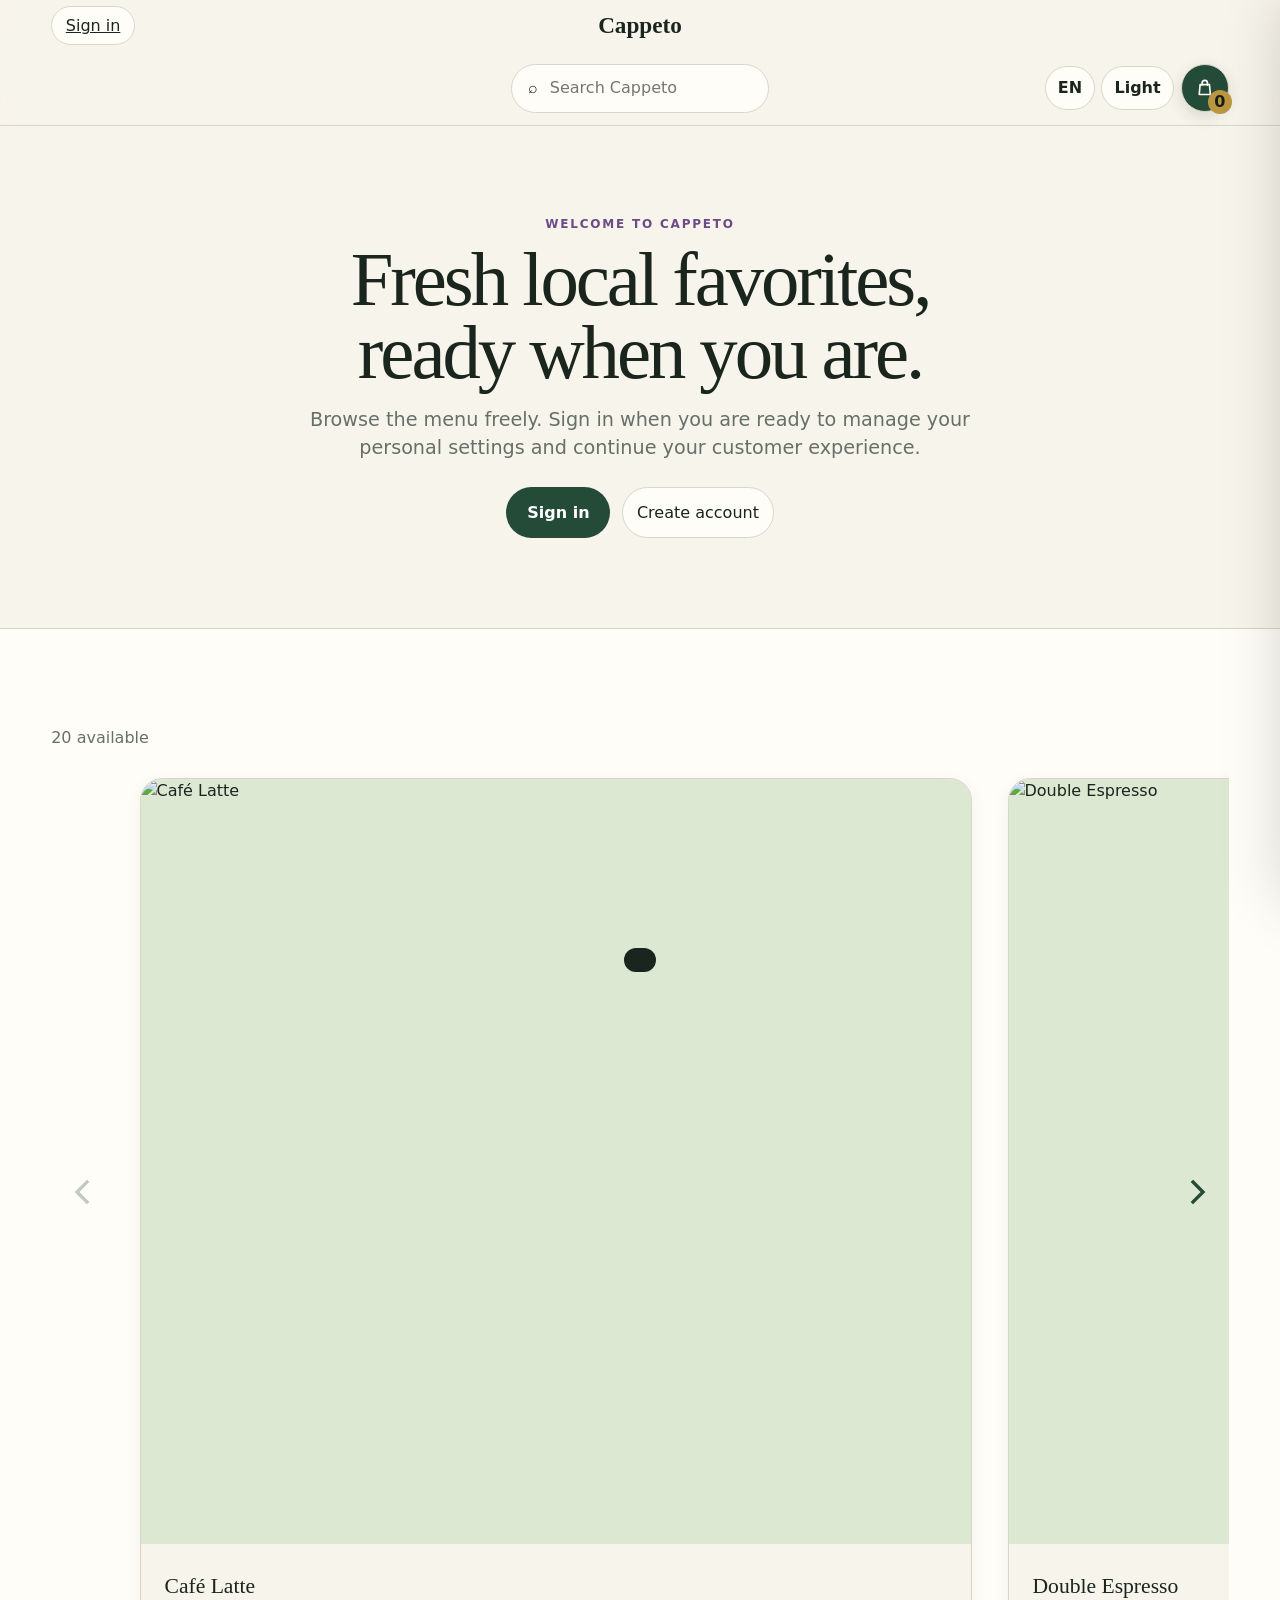
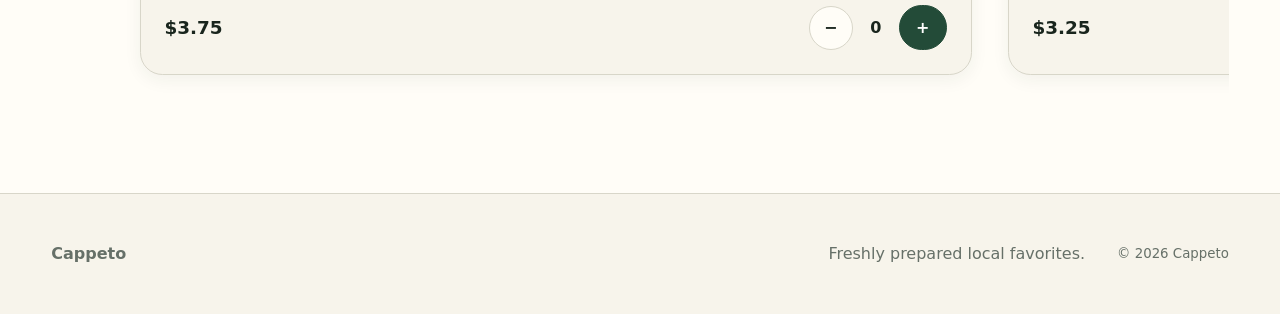
==== commit c4d60cde: "Fix public i18n and standardize shared header" ====
--- a/index.html
+++ b/index.html
@@ -30,13 +30,15 @@
 <link rel="stylesheet" href="adaptive.css?v=layout-7">
 <link rel="stylesheet" href="storefront.css?v=header-preferences-20">
 <link rel="stylesheet" href="splash.css?v=reflow-13">
+<link rel="stylesheet" href="public-header.css?v=shared-header-1">
 <script src="adaptive.js?v=layout-7" defer></script>
-<script src="app.js?v=bag-totals-18" defer></script>
+<script src="public-i18n.js?v=shared-i18n-1" defer></script>
+<script src="app.js?v=shared-i18n-1" defer></script>
 <script src="storefront.js?v=header-preferences-20" defer></script>
 <script src="splash.js?v=reflow-13" defer></script>
 </head>
 <body>
-<a class="skip" href="#products">Skip to products</a>
+<a class="skip" href="#products" data-i18n="skipProducts">Skip to products</a>
 <div class="splash-screen" id="splashScreen" aria-hidden="true" hidden>
   <div class="splash-grid" id="splashGrid" aria-hidden="true"></div>
   <section class="splash-welcome" id="splashWelcome" role="dialog" aria-modal="true" aria-labelledby="splashMainTitle">
@@ -67,43 +69,43 @@
     <button class="splash-skip" id="skipSplash" type="button">Skip welcome</button>
   </section>
 </div>
-<header class="topbar">
-  <div class="public-auth-actions" id="publicAuthActions"><a class="plain" href="login.html">Sign in</a></div>
-  <p class="eyebrow nav-carousel-label auth-private" id="carouselLabel" data-copy="eyebrow" hidden>YOUR LOCAL FOOD BUSINESS</p>
-  <strong class="public-brand" id="publicBrand">Cappeto</strong>
+<header class="topbar public-header">
+  <div class="public-auth-actions public-header__action" id="publicAuthActions"><a class="plain" href="login.html" data-i18n="signIn">Sign in</a></div>
+  <p class="eyebrow nav-carousel-label auth-private" id="carouselLabel" data-i18n="localBusiness" hidden>YOUR LOCAL FOOD BUSINESS</p>
+  <a class="public-brand public-header__brand" id="publicBrand" href="./" data-i18n-aria-label="homeLabel" aria-label="Cappeto home">Cappeto</a>
   <strong class="consumer-title auth-private" id="customerLabel" hidden></strong>
-  <label class="search nav-product-search auth-private" id="navProductSearch" hidden><span aria-hidden="true">⌕</span><input id="search" type="search" placeholder="Search Cappeto" aria-label="Search products"></label>
-  <div class="header-fabs">
-    <div class="header-preferences" role="group" aria-label="Language and appearance">
-      <button class="plain header-preference" id="headerLanguage" type="button" aria-label="Cambiar a español">EN</button>
-      <button class="plain header-preference" id="headerTheme" type="button" aria-label="Switch to dark mode">Light</button>
+  <label class="search nav-product-search auth-private" id="navProductSearch" hidden><span aria-hidden="true">⌕</span><input id="search" type="search" data-i18n-placeholder="searchPlaceholder" placeholder="Search Cappeto" data-i18n-aria-label="searchLabel" aria-label="Search products"></label>
+  <div class="header-fabs public-header__controls">
+    <div class="header-preferences public-header__preferences" role="group" data-i18n-aria-label="languageGroup" aria-label="Language and appearance">
+      <button class="plain header-preference public-header__button" id="headerLanguage" data-language-control type="button" aria-pressed="false">EN</button>
+      <button class="plain header-preference public-header__button" id="headerTheme" data-theme-control type="button" aria-pressed="false">Light</button>
     </div>
-    <button class="fab bag" id="bagButton" type="button" aria-label="Open shopping bag"><svg class="bag-icon" viewBox="0 0 24 24" aria-hidden="true" focusable="false"><path d="M6.8 8.5h10.4l1 11H5.8l1-11Z"/><path d="M9 9V6.8a3 3 0 0 1 6 0V9"/></svg><span class="sr-only">Shopping bag</span><b id="bagCount">0</b></button>
+    <button class="fab bag" id="bagButton" type="button" data-i18n-aria-label="bagOpen" aria-label="Open shopping bag" aria-expanded="false"><svg class="bag-icon" viewBox="0 0 24 24" aria-hidden="true" focusable="false"><path d="M6.8 8.5h10.4l1 11H5.8l1-11Z"/><path d="M9 9V6.8a3 3 0 0 1 6 0V9"/></svg><span class="sr-only" data-i18n="shoppingBag">Shopping bag</span><b id="bagCount">0</b></button>
     <button class="fab settings-button auth-private" id="menuButton" hidden type="button" aria-label="Open configuration" aria-controls="categoryDrawer" aria-expanded="false"><svg viewBox="0 0 24 24" aria-hidden="true" focusable="false"><circle cx="12" cy="12" r="3"/><path d="M19.4 15a1.7 1.7 0 0 0 .34 1.88l.06.06-2.83 2.83-.06-.06A1.7 1.7 0 0 0 15 19.4a1.7 1.7 0 0 0-1 .6 1.7 1.7 0 0 0-.4 1.1V21H9.6v-.1A1.7 1.7 0 0 0 8.5 19.4a1.7 1.7 0 0 0-1.88.34l-.06.06-2.83-2.83.06-.06A1.7 1.7 0 0 0 4.6 15a1.7 1.7 0 0 0-.6-1 1.7 1.7 0 0 0-1.1-.4H3V9.6h.1A1.7 1.7 0 0 0 4.6 8.5a1.7 1.7 0 0 0-.34-1.88l-.06-.06 2.83-2.83.06.06A1.7 1.7 0 0 0 9 4.6a1.7 1.7 0 0 0 1-.6 1.7 1.7 0 0 0 .4-1.1V3h4v.1A1.7 1.7 0 0 0 15.5 4.6a1.7 1.7 0 0 0 1.88-.34l.06-.06 2.83 2.83-.06.06A1.7 1.7 0 0 0 19.4 9c.38.25.7.6.88 1 .14.32.2.68.2 1.03V13c0 .35-.07.7-.2 1.03-.18.4-.5.75-.88.97Z"/></svg><span class="sr-only">Configuration</span></button>
   </div>
 </header>
 <section class="public-landing" id="publicLanding" aria-labelledby="publicLandingTitle">
-  <p class="eyebrow">WELCOME TO CAPPETO</p>
-  <h1 id="publicLandingTitle">Fresh local favorites, ready when you are.</h1>
-  <p>Browse the menu freely. Sign in when you are ready to manage your personal settings and continue your customer experience.</p>
-  <div class="public-landing-actions"><a class="primary" href="login.html">Sign in</a><a class="plain" href="login.html#register">Create account</a></div>
+  <p class="eyebrow" data-i18n="welcomeTo">WELCOME TO CAPPETO</p>
+  <h1 id="publicLandingTitle" data-i18n="landingTitle">Fresh local favorites, ready when you are.</h1>
+  <p data-i18n="landingCopy">Browse the menu freely. Sign in when you are ready to manage your personal settings and continue your customer experience.</p>
+  <div class="public-landing-actions"><a class="primary" href="login.html" data-i18n="signIn">Sign in</a><a class="plain" href="login.html#register" data-i18n="createAccount">Create account</a></div>
 </section>
 <main id="storefrontContent">
   <section class="menu" id="products" aria-labelledby="carouselLabel">
     <p class="results" id="results" role="status"></p>
-    <div class="carousel-shell"><button class="carousel-arrow previous" id="previousProduct" type="button" aria-label="Previous product"><svg viewBox="0 0 24 24" aria-hidden="true" focusable="false"><path d="m15 18-6-6 6-6"/></svg></button><div class="grid" id="grid" aria-live="polite" tabindex="0"></div><button class="carousel-arrow next" id="nextProduct" type="button" aria-label="Next product"><svg viewBox="0 0 24 24" aria-hidden="true" focusable="false"><path d="m9 6 6 6-6 6"/></svg></button></div>
+    <div class="carousel-shell"><button class="carousel-arrow previous" id="previousProduct" type="button" data-i18n-aria-label="previousProduct" aria-label="Previous product"><svg viewBox="0 0 24 24" aria-hidden="true" focusable="false"><path d="m15 18-6-6 6-6"/></svg></button><div class="grid" id="grid" aria-live="polite" tabindex="0"></div><button class="carousel-arrow next" id="nextProduct" type="button" data-i18n-aria-label="nextProduct" aria-label="Next product"><svg viewBox="0 0 24 24" aria-hidden="true" focusable="false"><path d="m9 6 6 6-6 6"/></svg></button></div>
   </section>
 </main>
 <aside class="drawer" id="drawer" aria-hidden="true" aria-labelledby="bagTitle">
-  <div class="drawer-head"><div><p class="eyebrow" data-copy="yourOrder">YOUR ORDER</p><h2 id="bagTitle" data-copy="bagTitle">Your bag</h2></div><button class="close" id="closeBag" aria-label="Close order">×</button></div>
+  <div class="drawer-head"><div><p class="eyebrow" data-i18n="yourOrder">YOUR ORDER</p><h2 id="bagTitle" data-i18n="bagTitle">Your bag</h2></div><button class="close" id="closeBag" data-i18n-aria-label="closeOrder" aria-label="Close order">×</button></div>
   <div class="bag-lines" id="bagLines"></div>
   <div class="totals">
-    <p><span data-copy="subtotal">Subtotal</span><b id="subtotal">$0.00</b></p>
-    <p><span data-copy="vat">VAT</span><b id="vat">$0.00</b></p>
-    <p><span data-copy="delivery">Delivery</span><b id="delivery">$0.00</b></p>
-    <p class="total"><span data-copy="total">Total</span><b id="total">$0.00</b></p>
+    <p><span data-i18n="subtotal">Subtotal</span><b id="subtotal">$0.00</b></p>
+    <p><span data-i18n="vat">VAT</span><b id="vat">$0.00</b></p>
+    <p><span data-i18n="delivery">Delivery</span><b id="delivery">$0.00</b></p>
+    <p class="total"><span data-i18n="total">Total</span><b id="total">$0.00</b></p>
   </div>
-  <button class="primary checkout" id="checkout" data-copy="checkout">Continue to checkout</button>
+  <button class="primary checkout" id="checkout" data-i18n="checkout">Continue to checkout</button>
 </aside>
 <aside class="category-drawer settings-drawer auth-private" id="categoryDrawer" hidden aria-hidden="true" aria-labelledby="categoryTitle">
   <div class="drawer-head"><div><p class="eyebrow" id="browseLabel">ACCOUNT</p><h1 id="categoryTitle">Configuration</h1></div><button class="close" id="closeMenu" aria-label="Close configuration">×</button></div>
@@ -129,5 +131,5 @@
 </aside>
 <div class="scrim" id="scrim"></div>
 <div class="toast" id="toast" role="status"></div>
-<footer><strong class="footer-brand">Cappeto</strong><p data-copy="footer">Freshly prepared local favorites.</p><small>© 2026 Cappeto</small></footer>
+<footer><strong class="footer-brand">Cappeto</strong><p data-i18n="footer">Freshly prepared local favorites.</p><small>© 2026 Cappeto</small></footer>
 </body></html>
--- a/public-header.css
+++ b/public-header.css
@@ -0,0 +1,4 @@
+.public-header{position:sticky;top:0;z-index:20;display:grid;grid-template-columns:minmax(0,1fr) auto minmax(0,1fr);align-items:center;gap:clamp(.6rem,2vw,1.5rem);min-height:5rem;padding:.75rem clamp(1rem,4vw,4.5rem);border-bottom:1px solid var(--line);background:color-mix(in srgb,var(--bg) 92%,transparent);backdrop-filter:blur(16px)}
+.public-header__action{grid-column:1;justify-self:start;min-width:0}.public-header .public-header__brand{position:static;grid-column:2;justify-self:center;max-width:none;color:var(--ink);font:700 clamp(1.15rem,2vw,1.45rem)/1.2 Georgia,serif;text-decoration:none;white-space:nowrap;transform:none}.public-header__controls{grid-column:3;justify-self:end;display:flex;align-items:center;gap:.45rem}.public-header__preferences{display:flex;align-items:center;gap:.4rem}.public-header__button{min-width:3.15rem;min-height:2.75rem;padding:.5rem .75rem;border:1px solid var(--line);border-radius:99px;background:var(--surface);color:var(--ink);font:700 1rem/1.2 inherit;cursor:pointer}.public-header__button:focus-visible,.public-header__action:focus-visible,.public-header__brand:focus-visible{outline:3px solid color-mix(in srgb,var(--purple) 38%,transparent);outline-offset:3px}
+@media(max-width:600px){.public-header{position:relative;grid-template-columns:minmax(0,1fr) auto;grid-template-areas:"brand controls" "action action";gap:.55rem;padding:.65rem 1rem}.public-header__brand{grid-area:brand;justify-self:start}.public-header__controls{grid-area:controls}.public-header__action{grid-area:action;justify-self:start}.public-header__button{min-width:2.8rem;padding:.45rem .6rem;font-size:.82rem}}
+@media(max-width:360px){.public-header{padding-inline:.65rem}.public-header__controls,.public-header__preferences{gap:.25rem}.public-header__button{min-width:2.65rem;padding-inline:.45rem}}
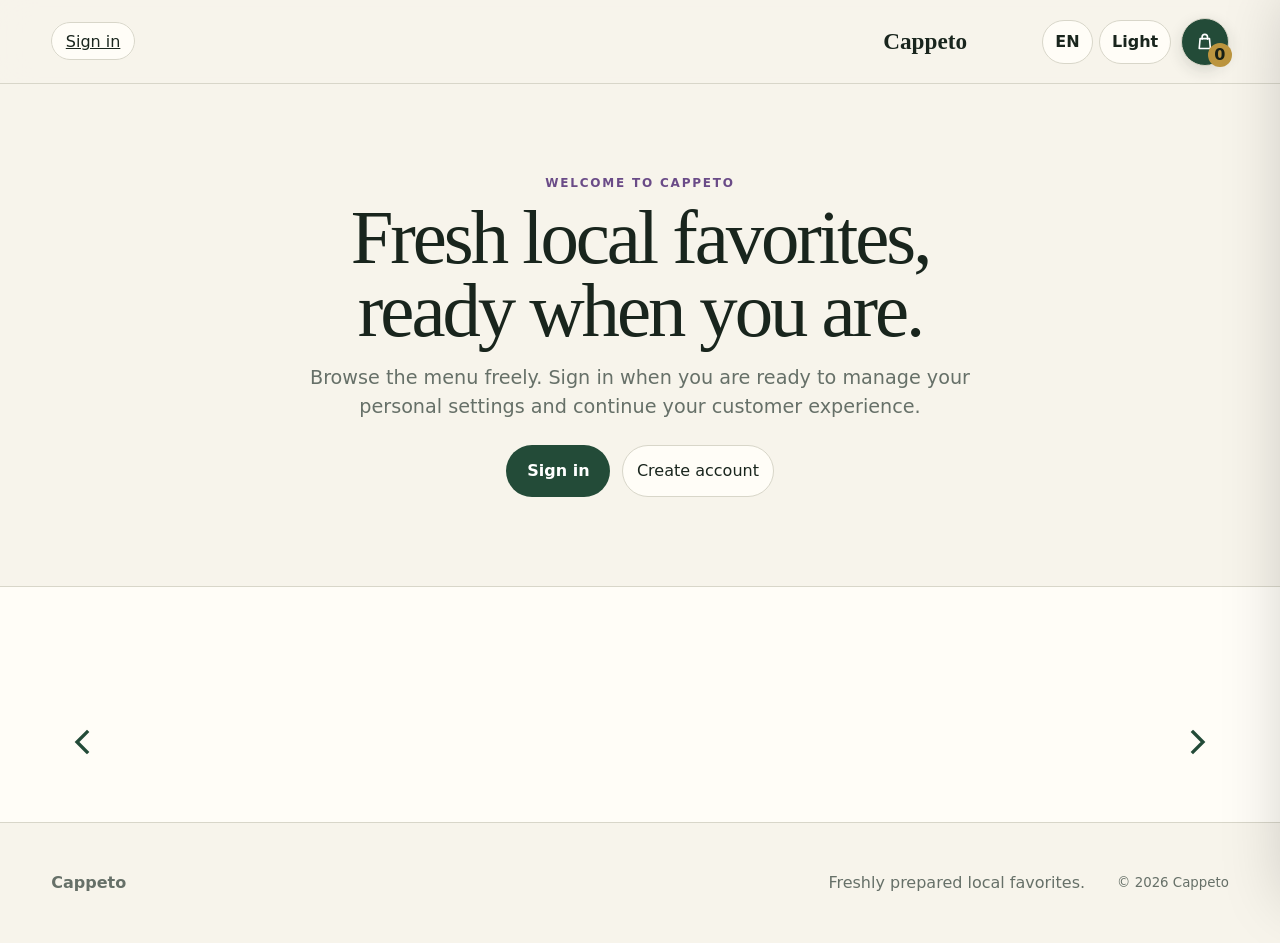
==== commit 0231fb3b: "Fix mobile public header and skip-link stacking" ====
--- a/index.html
+++ b/index.html
@@ -30,15 +30,14 @@
 <link rel="stylesheet" href="adaptive.css?v=layout-7">
 <link rel="stylesheet" href="storefront.css?v=header-preferences-20">
 <link rel="stylesheet" href="splash.css?v=reflow-13">
-<link rel="stylesheet" href="public-header.css?v=shared-header-1">
+<link rel="stylesheet" href="public-header.css?v=review-28">
 <script src="adaptive.js?v=layout-7" defer></script>
-<script src="public-i18n.js?v=shared-i18n-1" defer></script>
-<script src="app.js?v=shared-i18n-1" defer></script>
+<script src="app.js?v=bag-totals-18" defer></script>
 <script src="storefront.js?v=header-preferences-20" defer></script>
 <script src="splash.js?v=reflow-13" defer></script>
 </head>
 <body>
-<a class="skip" href="#products" data-i18n="skipProducts">Skip to products</a>
+<a class="skip" href="#products">Skip to products</a>
 <div class="splash-screen" id="splashScreen" aria-hidden="true" hidden>
   <div class="splash-grid" id="splashGrid" aria-hidden="true"></div>
   <section class="splash-welcome" id="splashWelcome" role="dialog" aria-modal="true" aria-labelledby="splashMainTitle">
@@ -70,42 +69,42 @@
   </section>
 </div>
 <header class="topbar public-header">
-  <div class="public-auth-actions public-header__action" id="publicAuthActions"><a class="plain" href="login.html" data-i18n="signIn">Sign in</a></div>
-  <p class="eyebrow nav-carousel-label auth-private" id="carouselLabel" data-i18n="localBusiness" hidden>YOUR LOCAL FOOD BUSINESS</p>
-  <a class="public-brand public-header__brand" id="publicBrand" href="./" data-i18n-aria-label="homeLabel" aria-label="Cappeto home">Cappeto</a>
+  <div class="public-auth-actions public-header__auth" id="publicAuthActions"><a class="plain" href="login.html">Sign in</a></div>
+  <p class="eyebrow nav-carousel-label auth-private" id="carouselLabel" data-copy="eyebrow" hidden>YOUR LOCAL FOOD BUSINESS</p>
+  <strong class="public-brand public-header__brand" id="publicBrand">Cappeto</strong>
   <strong class="consumer-title auth-private" id="customerLabel" hidden></strong>
-  <label class="search nav-product-search auth-private" id="navProductSearch" hidden><span aria-hidden="true">⌕</span><input id="search" type="search" data-i18n-placeholder="searchPlaceholder" placeholder="Search Cappeto" data-i18n-aria-label="searchLabel" aria-label="Search products"></label>
+  <label class="search nav-product-search auth-private" id="navProductSearch" hidden><span aria-hidden="true">⌕</span><input id="search" type="search" placeholder="Search Cappeto" aria-label="Search products"></label>
   <div class="header-fabs public-header__controls">
-    <div class="header-preferences public-header__preferences" role="group" data-i18n-aria-label="languageGroup" aria-label="Language and appearance">
-      <button class="plain header-preference public-header__button" id="headerLanguage" data-language-control type="button" aria-pressed="false">EN</button>
-      <button class="plain header-preference public-header__button" id="headerTheme" data-theme-control type="button" aria-pressed="false">Light</button>
+    <div class="header-preferences" role="group" aria-label="Language and appearance">
+      <button class="plain header-preference" id="headerLanguage" type="button" aria-label="Cambiar a español">EN</button>
+      <button class="plain header-preference" id="headerTheme" type="button" aria-label="Switch to dark mode">Light</button>
     </div>
-    <button class="fab bag" id="bagButton" type="button" data-i18n-aria-label="bagOpen" aria-label="Open shopping bag" aria-expanded="false"><svg class="bag-icon" viewBox="0 0 24 24" aria-hidden="true" focusable="false"><path d="M6.8 8.5h10.4l1 11H5.8l1-11Z"/><path d="M9 9V6.8a3 3 0 0 1 6 0V9"/></svg><span class="sr-only" data-i18n="shoppingBag">Shopping bag</span><b id="bagCount">0</b></button>
+    <button class="fab bag" id="bagButton" type="button" aria-label="Open shopping bag"><svg class="bag-icon" viewBox="0 0 24 24" aria-hidden="true" focusable="false"><path d="M6.8 8.5h10.4l1 11H5.8l1-11Z"/><path d="M9 9V6.8a3 3 0 0 1 6 0V9"/></svg><span class="sr-only">Shopping bag</span><b id="bagCount">0</b></button>
     <button class="fab settings-button auth-private" id="menuButton" hidden type="button" aria-label="Open configuration" aria-controls="categoryDrawer" aria-expanded="false"><svg viewBox="0 0 24 24" aria-hidden="true" focusable="false"><circle cx="12" cy="12" r="3"/><path d="M19.4 15a1.7 1.7 0 0 0 .34 1.88l.06.06-2.83 2.83-.06-.06A1.7 1.7 0 0 0 15 19.4a1.7 1.7 0 0 0-1 .6 1.7 1.7 0 0 0-.4 1.1V21H9.6v-.1A1.7 1.7 0 0 0 8.5 19.4a1.7 1.7 0 0 0-1.88.34l-.06.06-2.83-2.83.06-.06A1.7 1.7 0 0 0 4.6 15a1.7 1.7 0 0 0-.6-1 1.7 1.7 0 0 0-1.1-.4H3V9.6h.1A1.7 1.7 0 0 0 4.6 8.5a1.7 1.7 0 0 0-.34-1.88l-.06-.06 2.83-2.83.06.06A1.7 1.7 0 0 0 9 4.6a1.7 1.7 0 0 0 1-.6 1.7 1.7 0 0 0 .4-1.1V3h4v.1A1.7 1.7 0 0 0 15.5 4.6a1.7 1.7 0 0 0 1.88-.34l.06-.06 2.83 2.83-.06.06A1.7 1.7 0 0 0 19.4 9c.38.25.7.6.88 1 .14.32.2.68.2 1.03V13c0 .35-.07.7-.2 1.03-.18.4-.5.75-.88.97Z"/></svg><span class="sr-only">Configuration</span></button>
   </div>
 </header>
 <section class="public-landing" id="publicLanding" aria-labelledby="publicLandingTitle">
-  <p class="eyebrow" data-i18n="welcomeTo">WELCOME TO CAPPETO</p>
-  <h1 id="publicLandingTitle" data-i18n="landingTitle">Fresh local favorites, ready when you are.</h1>
-  <p data-i18n="landingCopy">Browse the menu freely. Sign in when you are ready to manage your personal settings and continue your customer experience.</p>
-  <div class="public-landing-actions"><a class="primary" href="login.html" data-i18n="signIn">Sign in</a><a class="plain" href="login.html#register" data-i18n="createAccount">Create account</a></div>
+  <p class="eyebrow">WELCOME TO CAPPETO</p>
+  <h1 id="publicLandingTitle">Fresh local favorites, ready when you are.</h1>
+  <p>Browse the menu freely. Sign in when you are ready to manage your personal settings and continue your customer experience.</p>
+  <div class="public-landing-actions"><a class="primary" href="login.html">Sign in</a><a class="plain" href="login.html#register">Create account</a></div>
 </section>
 <main id="storefrontContent">
   <section class="menu" id="products" aria-labelledby="carouselLabel">
     <p class="results" id="results" role="status"></p>
-    <div class="carousel-shell"><button class="carousel-arrow previous" id="previousProduct" type="button" data-i18n-aria-label="previousProduct" aria-label="Previous product"><svg viewBox="0 0 24 24" aria-hidden="true" focusable="false"><path d="m15 18-6-6 6-6"/></svg></button><div class="grid" id="grid" aria-live="polite" tabindex="0"></div><button class="carousel-arrow next" id="nextProduct" type="button" data-i18n-aria-label="nextProduct" aria-label="Next product"><svg viewBox="0 0 24 24" aria-hidden="true" focusable="false"><path d="m9 6 6 6-6 6"/></svg></button></div>
+    <div class="carousel-shell"><button class="carousel-arrow previous" id="previousProduct" type="button" aria-label="Previous product"><svg viewBox="0 0 24 24" aria-hidden="true" focusable="false"><path d="m15 18-6-6 6-6"/></svg></button><div class="grid" id="grid" aria-live="polite" tabindex="0"></div><button class="carousel-arrow next" id="nextProduct" type="button" aria-label="Next product"><svg viewBox="0 0 24 24" aria-hidden="true" focusable="false"><path d="m9 6 6 6-6 6"/></svg></button></div>
   </section>
 </main>
 <aside class="drawer" id="drawer" aria-hidden="true" aria-labelledby="bagTitle">
-  <div class="drawer-head"><div><p class="eyebrow" data-i18n="yourOrder">YOUR ORDER</p><h2 id="bagTitle" data-i18n="bagTitle">Your bag</h2></div><button class="close" id="closeBag" data-i18n-aria-label="closeOrder" aria-label="Close order">×</button></div>
+  <div class="drawer-head"><div><p class="eyebrow" data-copy="yourOrder">YOUR ORDER</p><h2 id="bagTitle" data-copy="bagTitle">Your bag</h2></div><button class="close" id="closeBag" aria-label="Close order">×</button></div>
   <div class="bag-lines" id="bagLines"></div>
   <div class="totals">
-    <p><span data-i18n="subtotal">Subtotal</span><b id="subtotal">$0.00</b></p>
-    <p><span data-i18n="vat">VAT</span><b id="vat">$0.00</b></p>
-    <p><span data-i18n="delivery">Delivery</span><b id="delivery">$0.00</b></p>
-    <p class="total"><span data-i18n="total">Total</span><b id="total">$0.00</b></p>
+    <p><span data-copy="subtotal">Subtotal</span><b id="subtotal">$0.00</b></p>
+    <p><span data-copy="vat">VAT</span><b id="vat">$0.00</b></p>
+    <p><span data-copy="delivery">Delivery</span><b id="delivery">$0.00</b></p>
+    <p class="total"><span data-copy="total">Total</span><b id="total">$0.00</b></p>
   </div>
-  <button class="primary checkout" id="checkout" data-i18n="checkout">Continue to checkout</button>
+  <button class="primary checkout" id="checkout" data-copy="checkout">Continue to checkout</button>
 </aside>
 <aside class="category-drawer settings-drawer auth-private" id="categoryDrawer" hidden aria-hidden="true" aria-labelledby="categoryTitle">
   <div class="drawer-head"><div><p class="eyebrow" id="browseLabel">ACCOUNT</p><h1 id="categoryTitle">Configuration</h1></div><button class="close" id="closeMenu" aria-label="Close configuration">×</button></div>
@@ -131,5 +130,5 @@
 </aside>
 <div class="scrim" id="scrim"></div>
 <div class="toast" id="toast" role="status"></div>
-<footer><strong class="footer-brand">Cappeto</strong><p data-i18n="footer">Freshly prepared local favorites.</p><small>© 2026 Cappeto</small></footer>
+<footer><strong class="footer-brand">Cappeto</strong><p data-copy="footer">Freshly prepared local favorites.</p><small>© 2026 Cappeto</small></footer>
 </body></html>
--- a/public-header.css
+++ b/public-header.css
@@ -1,4 +1,30 @@
-.public-header{position:sticky;top:0;z-index:20;display:grid;grid-template-columns:minmax(0,1fr) auto minmax(0,1fr);align-items:center;gap:clamp(.6rem,2vw,1.5rem);min-height:5rem;padding:.75rem clamp(1rem,4vw,4.5rem);border-bottom:1px solid var(--line);background:color-mix(in srgb,var(--bg) 92%,transparent);backdrop-filter:blur(16px)}
-.public-header__action{grid-column:1;justify-self:start;min-width:0}.public-header .public-header__brand{position:static;grid-column:2;justify-self:center;max-width:none;color:var(--ink);font:700 clamp(1.15rem,2vw,1.45rem)/1.2 Georgia,serif;text-decoration:none;white-space:nowrap;transform:none}.public-header__controls{grid-column:3;justify-self:end;display:flex;align-items:center;gap:.45rem}.public-header__preferences{display:flex;align-items:center;gap:.4rem}.public-header__button{min-width:3.15rem;min-height:2.75rem;padding:.5rem .75rem;border:1px solid var(--line);border-radius:99px;background:var(--surface);color:var(--ink);font:700 1rem/1.2 inherit;cursor:pointer}.public-header__button:focus-visible,.public-header__action:focus-visible,.public-header__brand:focus-visible{outline:3px solid color-mix(in srgb,var(--purple) 38%,transparent);outline-offset:3px}
-@media(max-width:600px){.public-header{position:relative;grid-template-columns:minmax(0,1fr) auto;grid-template-areas:"brand controls" "action action";gap:.55rem;padding:.65rem 1rem}.public-header__brand{grid-area:brand;justify-self:start}.public-header__controls{grid-area:controls}.public-header__action{grid-area:action;justify-self:start}.public-header__button{min-width:2.8rem;padding:.45rem .6rem;font-size:.82rem}}
-@media(max-width:360px){.public-header{padding-inline:.65rem}.public-header__controls,.public-header__preferences{gap:.25rem}.public-header__button{min-width:2.65rem;padding-inline:.45rem}}
+/* Shared public-header placement. Page-specific styles own color and typography. */
+.public-header .public-header__brand {
+  grid-column: 2;
+}
+
+@media (max-width:600px) {
+  .public-header {
+    display: grid;
+    grid-template-columns: minmax(0, 1fr) auto;
+    grid-template-areas:
+      "brand controls"
+      "auth auth";
+  }
+
+  .public-header .public-header__brand {
+    grid-area: brand;
+    grid-column: auto;
+    min-width: 0;
+    justify-self: start;
+  }
+
+  .public-header .public-header__controls {
+    grid-area: controls;
+    justify-self: end;
+  }
+
+  .public-header .public-header__auth {
+    grid-area: auth;
+  }
+}
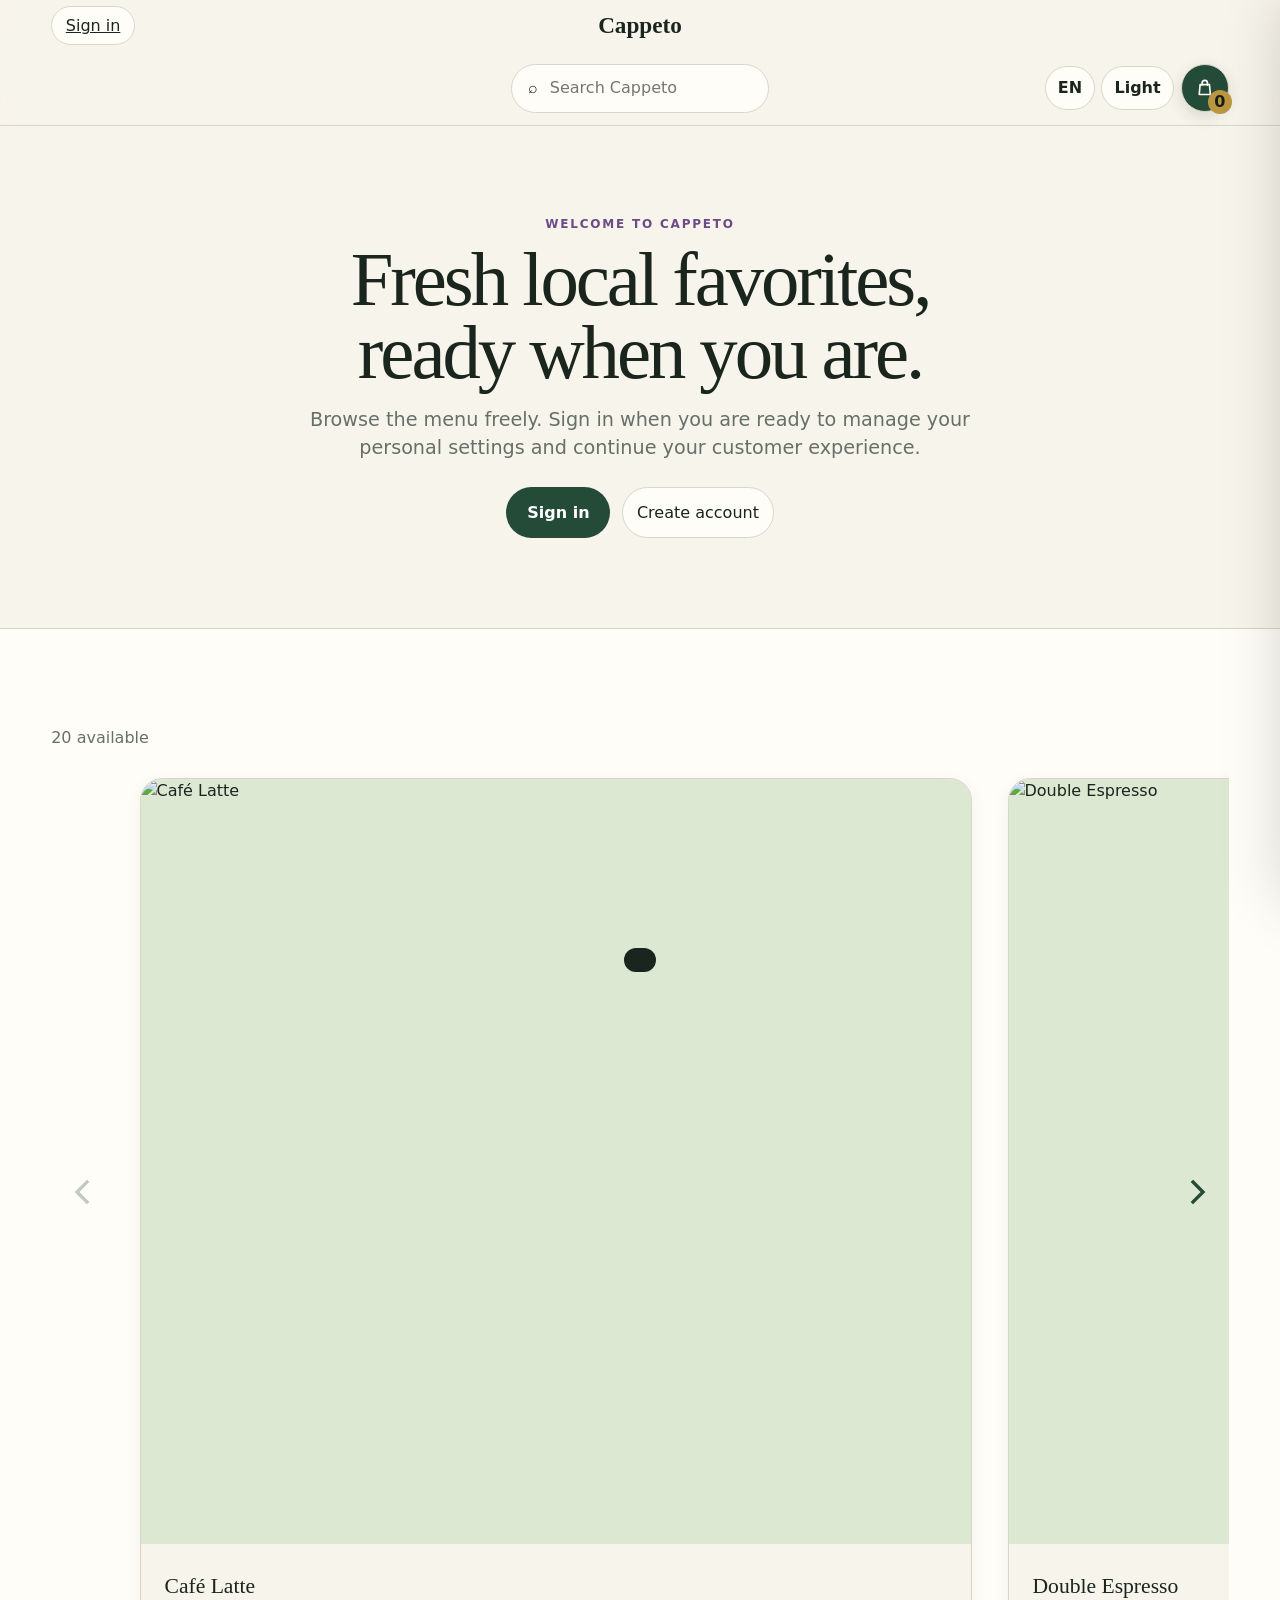
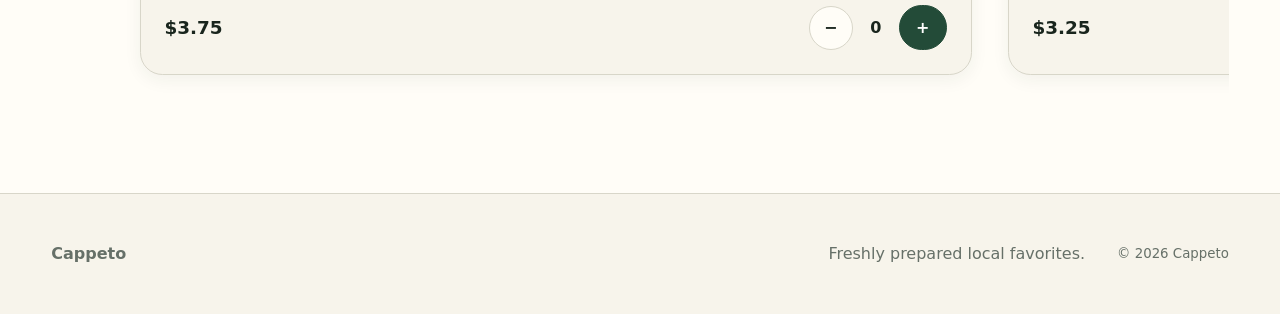
==== commit bd073bce: "Fix public language switching and shared header (#28) ### Motivation - Repair broken, fragmented Eng" ====
--- a/index.html
+++ b/index.html
@@ -30,14 +30,15 @@
 <link rel="stylesheet" href="adaptive.css?v=layout-7">
 <link rel="stylesheet" href="storefront.css?v=header-preferences-20">
 <link rel="stylesheet" href="splash.css?v=reflow-13">
-<link rel="stylesheet" href="public-header.css?v=review-28">
+<link rel="stylesheet" href="public-header.css?v=shared-header-1">
 <script src="adaptive.js?v=layout-7" defer></script>
-<script src="app.js?v=bag-totals-18" defer></script>
+<script src="public-i18n.js?v=shared-i18n-1" defer></script>
+<script src="app.js?v=shared-i18n-1" defer></script>
 <script src="storefront.js?v=header-preferences-20" defer></script>
 <script src="splash.js?v=reflow-13" defer></script>
 </head>
 <body>
-<a class="skip" href="#products">Skip to products</a>
+<a class="skip" href="#products" data-i18n="skipProducts">Skip to products</a>
 <div class="splash-screen" id="splashScreen" aria-hidden="true" hidden>
   <div class="splash-grid" id="splashGrid" aria-hidden="true"></div>
   <section class="splash-welcome" id="splashWelcome" role="dialog" aria-modal="true" aria-labelledby="splashMainTitle">
@@ -69,42 +70,42 @@
   </section>
 </div>
 <header class="topbar public-header">
-  <div class="public-auth-actions public-header__auth" id="publicAuthActions"><a class="plain" href="login.html">Sign in</a></div>
-  <p class="eyebrow nav-carousel-label auth-private" id="carouselLabel" data-copy="eyebrow" hidden>YOUR LOCAL FOOD BUSINESS</p>
-  <strong class="public-brand public-header__brand" id="publicBrand">Cappeto</strong>
+  <div class="public-auth-actions public-header__action" id="publicAuthActions"><a class="plain" href="login.html" data-i18n="signIn">Sign in</a></div>
+  <p class="eyebrow nav-carousel-label auth-private" id="carouselLabel" data-i18n="localBusiness" hidden>YOUR LOCAL FOOD BUSINESS</p>
+  <a class="public-brand public-header__brand" id="publicBrand" href="./" data-i18n-aria-label="homeLabel" aria-label="Cappeto home">Cappeto</a>
   <strong class="consumer-title auth-private" id="customerLabel" hidden></strong>
-  <label class="search nav-product-search auth-private" id="navProductSearch" hidden><span aria-hidden="true">⌕</span><input id="search" type="search" placeholder="Search Cappeto" aria-label="Search products"></label>
+  <label class="search nav-product-search auth-private" id="navProductSearch" hidden><span aria-hidden="true">⌕</span><input id="search" type="search" data-i18n-placeholder="searchPlaceholder" placeholder="Search Cappeto" data-i18n-aria-label="searchLabel" aria-label="Search products"></label>
   <div class="header-fabs public-header__controls">
-    <div class="header-preferences" role="group" aria-label="Language and appearance">
-      <button class="plain header-preference" id="headerLanguage" type="button" aria-label="Cambiar a español">EN</button>
-      <button class="plain header-preference" id="headerTheme" type="button" aria-label="Switch to dark mode">Light</button>
+    <div class="header-preferences public-header__preferences" role="group" data-i18n-aria-label="languageGroup" aria-label="Language and appearance">
+      <button class="plain header-preference public-header__button" id="headerLanguage" data-language-control type="button" aria-pressed="false">EN</button>
+      <button class="plain header-preference public-header__button" id="headerTheme" data-theme-control type="button" aria-pressed="false">Light</button>
     </div>
-    <button class="fab bag" id="bagButton" type="button" aria-label="Open shopping bag"><svg class="bag-icon" viewBox="0 0 24 24" aria-hidden="true" focusable="false"><path d="M6.8 8.5h10.4l1 11H5.8l1-11Z"/><path d="M9 9V6.8a3 3 0 0 1 6 0V9"/></svg><span class="sr-only">Shopping bag</span><b id="bagCount">0</b></button>
+    <button class="fab bag" id="bagButton" type="button" data-i18n-aria-label="bagOpen" aria-label="Open shopping bag" aria-expanded="false"><svg class="bag-icon" viewBox="0 0 24 24" aria-hidden="true" focusable="false"><path d="M6.8 8.5h10.4l1 11H5.8l1-11Z"/><path d="M9 9V6.8a3 3 0 0 1 6 0V9"/></svg><span class="sr-only" data-i18n="shoppingBag">Shopping bag</span><b id="bagCount">0</b></button>
     <button class="fab settings-button auth-private" id="menuButton" hidden type="button" aria-label="Open configuration" aria-controls="categoryDrawer" aria-expanded="false"><svg viewBox="0 0 24 24" aria-hidden="true" focusable="false"><circle cx="12" cy="12" r="3"/><path d="M19.4 15a1.7 1.7 0 0 0 .34 1.88l.06.06-2.83 2.83-.06-.06A1.7 1.7 0 0 0 15 19.4a1.7 1.7 0 0 0-1 .6 1.7 1.7 0 0 0-.4 1.1V21H9.6v-.1A1.7 1.7 0 0 0 8.5 19.4a1.7 1.7 0 0 0-1.88.34l-.06.06-2.83-2.83.06-.06A1.7 1.7 0 0 0 4.6 15a1.7 1.7 0 0 0-.6-1 1.7 1.7 0 0 0-1.1-.4H3V9.6h.1A1.7 1.7 0 0 0 4.6 8.5a1.7 1.7 0 0 0-.34-1.88l-.06-.06 2.83-2.83.06.06A1.7 1.7 0 0 0 9 4.6a1.7 1.7 0 0 0 1-.6 1.7 1.7 0 0 0 .4-1.1V3h4v.1A1.7 1.7 0 0 0 15.5 4.6a1.7 1.7 0 0 0 1.88-.34l.06-.06 2.83 2.83-.06.06A1.7 1.7 0 0 0 19.4 9c.38.25.7.6.88 1 .14.32.2.68.2 1.03V13c0 .35-.07.7-.2 1.03-.18.4-.5.75-.88.97Z"/></svg><span class="sr-only">Configuration</span></button>
   </div>
 </header>
 <section class="public-landing" id="publicLanding" aria-labelledby="publicLandingTitle">
-  <p class="eyebrow">WELCOME TO CAPPETO</p>
-  <h1 id="publicLandingTitle">Fresh local favorites, ready when you are.</h1>
-  <p>Browse the menu freely. Sign in when you are ready to manage your personal settings and continue your customer experience.</p>
-  <div class="public-landing-actions"><a class="primary" href="login.html">Sign in</a><a class="plain" href="login.html#register">Create account</a></div>
+  <p class="eyebrow" data-i18n="welcomeTo">WELCOME TO CAPPETO</p>
+  <h1 id="publicLandingTitle" data-i18n="landingTitle">Fresh local favorites, ready when you are.</h1>
+  <p data-i18n="landingCopy">Browse the menu freely. Sign in when you are ready to manage your personal settings and continue your customer experience.</p>
+  <div class="public-landing-actions"><a class="primary" href="login.html" data-i18n="signIn">Sign in</a><a class="plain" href="login.html#register" data-i18n="createAccount">Create account</a></div>
 </section>
 <main id="storefrontContent">
   <section class="menu" id="products" aria-labelledby="carouselLabel">
     <p class="results" id="results" role="status"></p>
-    <div class="carousel-shell"><button class="carousel-arrow previous" id="previousProduct" type="button" aria-label="Previous product"><svg viewBox="0 0 24 24" aria-hidden="true" focusable="false"><path d="m15 18-6-6 6-6"/></svg></button><div class="grid" id="grid" aria-live="polite" tabindex="0"></div><button class="carousel-arrow next" id="nextProduct" type="button" aria-label="Next product"><svg viewBox="0 0 24 24" aria-hidden="true" focusable="false"><path d="m9 6 6 6-6 6"/></svg></button></div>
+    <div class="carousel-shell"><button class="carousel-arrow previous" id="previousProduct" type="button" data-i18n-aria-label="previousProduct" aria-label="Previous product"><svg viewBox="0 0 24 24" aria-hidden="true" focusable="false"><path d="m15 18-6-6 6-6"/></svg></button><div class="grid" id="grid" aria-live="polite" tabindex="0"></div><button class="carousel-arrow next" id="nextProduct" type="button" data-i18n-aria-label="nextProduct" aria-label="Next product"><svg viewBox="0 0 24 24" aria-hidden="true" focusable="false"><path d="m9 6 6 6-6 6"/></svg></button></div>
   </section>
 </main>
 <aside class="drawer" id="drawer" aria-hidden="true" aria-labelledby="bagTitle">
-  <div class="drawer-head"><div><p class="eyebrow" data-copy="yourOrder">YOUR ORDER</p><h2 id="bagTitle" data-copy="bagTitle">Your bag</h2></div><button class="close" id="closeBag" aria-label="Close order">×</button></div>
+  <div class="drawer-head"><div><p class="eyebrow" data-i18n="yourOrder">YOUR ORDER</p><h2 id="bagTitle" data-i18n="bagTitle">Your bag</h2></div><button class="close" id="closeBag" data-i18n-aria-label="closeOrder" aria-label="Close order">×</button></div>
   <div class="bag-lines" id="bagLines"></div>
   <div class="totals">
-    <p><span data-copy="subtotal">Subtotal</span><b id="subtotal">$0.00</b></p>
-    <p><span data-copy="vat">VAT</span><b id="vat">$0.00</b></p>
-    <p><span data-copy="delivery">Delivery</span><b id="delivery">$0.00</b></p>
-    <p class="total"><span data-copy="total">Total</span><b id="total">$0.00</b></p>
+    <p><span data-i18n="subtotal">Subtotal</span><b id="subtotal">$0.00</b></p>
+    <p><span data-i18n="vat">VAT</span><b id="vat">$0.00</b></p>
+    <p><span data-i18n="delivery">Delivery</span><b id="delivery">$0.00</b></p>
+    <p class="total"><span data-i18n="total">Total</span><b id="total">$0.00</b></p>
   </div>
-  <button class="primary checkout" id="checkout" data-copy="checkout">Continue to checkout</button>
+  <button class="primary checkout" id="checkout" data-i18n="checkout">Continue to checkout</button>
 </aside>
 <aside class="category-drawer settings-drawer auth-private" id="categoryDrawer" hidden aria-hidden="true" aria-labelledby="categoryTitle">
   <div class="drawer-head"><div><p class="eyebrow" id="browseLabel">ACCOUNT</p><h1 id="categoryTitle">Configuration</h1></div><button class="close" id="closeMenu" aria-label="Close configuration">×</button></div>
@@ -130,5 +131,5 @@
 </aside>
 <div class="scrim" id="scrim"></div>
 <div class="toast" id="toast" role="status"></div>
-<footer><strong class="footer-brand">Cappeto</strong><p data-copy="footer">Freshly prepared local favorites.</p><small>© 2026 Cappeto</small></footer>
+<footer><strong class="footer-brand">Cappeto</strong><p data-i18n="footer">Freshly prepared local favorites.</p><small>© 2026 Cappeto</small></footer>
 </body></html>
--- a/public-header.css
+++ b/public-header.css
@@ -1,30 +1,114 @@
-/* Shared public-header placement. Page-specific styles own color and typography. */
-.public-header .public-header__brand {
-  grid-column: 2;
+.public-header {
+  position: sticky;
+  top: 0;
+  z-index: 20;
+  display: grid;
+  grid-template-columns: minmax(0, 1fr) auto minmax(0, 1fr);
+  align-items: center;
+  gap: clamp(.6rem, 2vw, 1.5rem);
+  min-height: 5rem;
+  padding: .75rem clamp(1rem, 4vw, 4.5rem);
+  border-bottom: 1px solid var(--line);
+  background: color-mix(in srgb, var(--bg) 92%, transparent);
+  backdrop-filter: blur(16px);
 }
 
-@media (max-width:600px) {
+.public-header__action {
+  grid-column: 1;
+  justify-self: start;
+  min-width: 0;
+}
+
+.public-header .public-header__brand {
+  position: static;
+  grid-column: 2;
+  justify-self: center;
+  max-width: none;
+  color: var(--ink);
+  font: 700 clamp(1.15rem, 2vw, 1.45rem)/1.2 Georgia, serif;
+  text-decoration: none;
+  white-space: nowrap;
+  transform: none;
+}
+
+.public-header__controls {
+  grid-column: 3;
+  justify-self: end;
+  display: flex;
+  align-items: center;
+  gap: .45rem;
+}
+
+.public-header__preferences {
+  display: flex;
+  align-items: center;
+  gap: .4rem;
+}
+
+.public-header__button {
+  min-width: 3.15rem;
+  min-height: 2.75rem;
+  padding: .5rem .75rem;
+  border: 1px solid var(--line);
+  border-radius: 99px;
+  background: var(--surface);
+  color: var(--ink);
+  font: 700 1rem/1.2 inherit;
+  cursor: pointer;
+}
+
+.public-header__button:focus-visible,
+.public-header__action:focus-visible,
+.public-header__brand:focus-visible {
+  outline: 3px solid color-mix(in srgb, var(--purple) 38%, transparent);
+  outline-offset: 3px;
+}
+
+@media (max-width: 600px) {
   .public-header {
-    display: grid;
+    position: relative;
     grid-template-columns: minmax(0, 1fr) auto;
     grid-template-areas:
       "brand controls"
-      "auth auth";
+      "action action";
+    gap: .55rem;
+    padding: .65rem 1rem;
   }
 
   .public-header .public-header__brand {
     grid-area: brand;
     grid-column: auto;
-    min-width: 0;
     justify-self: start;
   }
 
-  .public-header .public-header__controls {
+  .public-header__controls {
     grid-area: controls;
-    justify-self: end;
   }
 
-  .public-header .public-header__auth {
-    grid-area: auth;
+  .public-header__action {
+    grid-area: action;
+    justify-self: start;
+  }
+
+  .public-header__button {
+    min-width: 2.8rem;
+    padding: .45rem .6rem;
+    font-size: .82rem;
   }
 }
+
+@media (max-width: 360px) {
+  .public-header {
+    padding-inline: .65rem;
+  }
+
+  .public-header__controls,
+  .public-header__preferences {
+    gap: .25rem;
+  }
+
+  .public-header__button {
+    min-width: 2.65rem;
+    padding-inline: .45rem;
+  }
+}
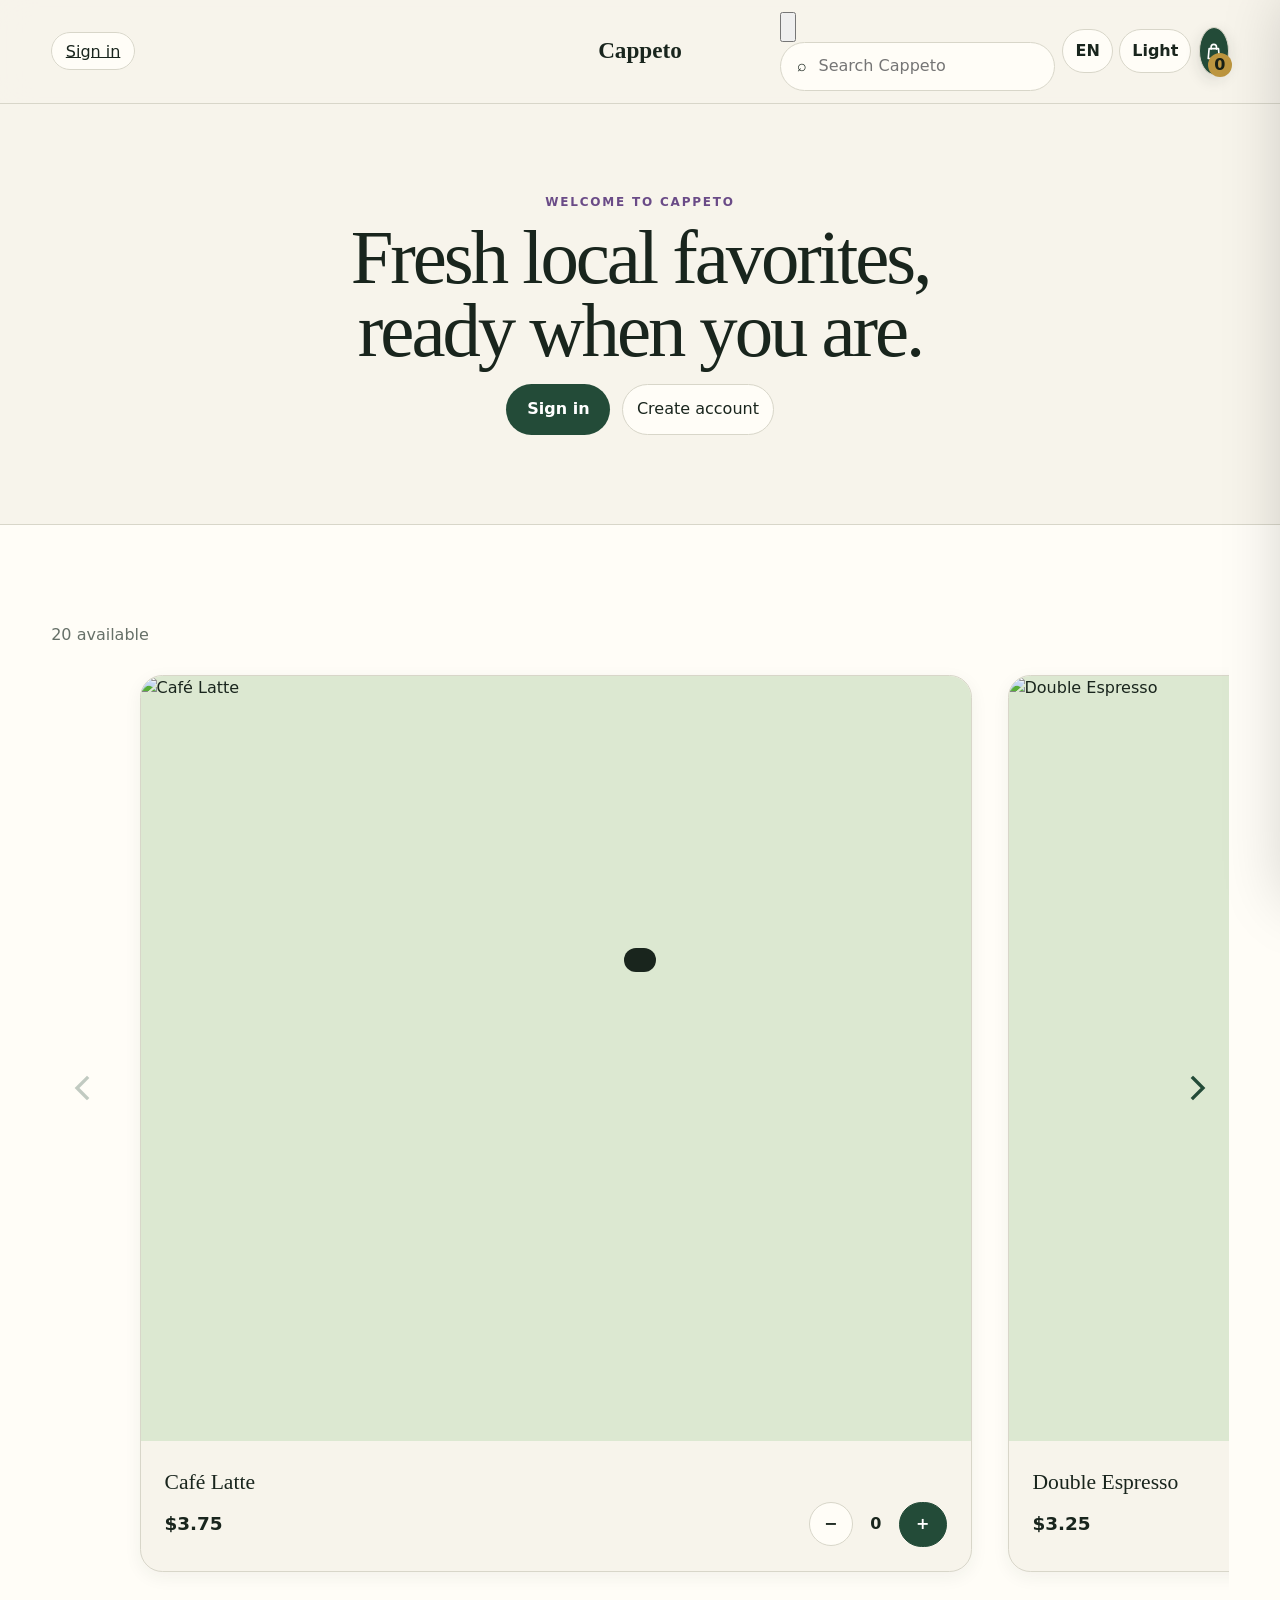
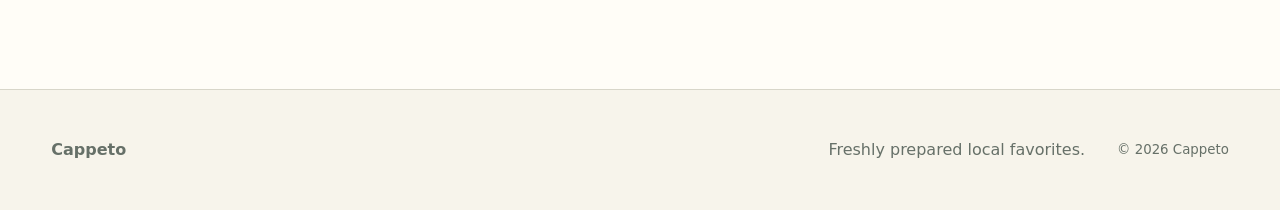
==== commit 77037892: "Refine responsive header search" ====
--- a/index.html
+++ b/index.html
@@ -28,13 +28,13 @@
 <title>Cappeto · Order your favorites</title>
 <link rel="stylesheet" href="styles.css?v=layout-7">
 <link rel="stylesheet" href="adaptive.css?v=layout-7">
-<link rel="stylesheet" href="storefront.css?v=header-preferences-20">
+<link rel="stylesheet" href="storefront.css?v=header-preferences-21">
 <link rel="stylesheet" href="splash.css?v=reflow-13">
-<link rel="stylesheet" href="public-header.css?v=shared-header-1">
+<link rel="stylesheet" href="public-header.css?v=shared-header-2">
 <script src="adaptive.js?v=layout-7" defer></script>
 <script src="public-i18n.js?v=shared-i18n-1" defer></script>
 <script src="app.js?v=shared-i18n-1" defer></script>
-<script src="storefront.js?v=header-preferences-20" defer></script>
+<script src="storefront.js?v=header-preferences-21" defer></script>
 <script src="splash.js?v=reflow-13" defer></script>
 </head>
 <body>
@@ -74,8 +74,11 @@
   <p class="eyebrow nav-carousel-label auth-private" id="carouselLabel" data-i18n="localBusiness" hidden>YOUR LOCAL FOOD BUSINESS</p>
   <a class="public-brand public-header__brand" id="publicBrand" href="./" data-i18n-aria-label="homeLabel" aria-label="Cappeto home">Cappeto</a>
   <strong class="consumer-title auth-private" id="customerLabel" hidden></strong>
-  <label class="search nav-product-search auth-private" id="navProductSearch" hidden><span aria-hidden="true">⌕</span><input id="search" type="search" data-i18n-placeholder="searchPlaceholder" placeholder="Search Cappeto" data-i18n-aria-label="searchLabel" aria-label="Search products"></label>
   <div class="header-fabs public-header__controls">
+    <div class="nav-product-search public-search auth-private" id="navProductSearch" hidden>
+      <button class="search-toggle" id="searchToggle" type="button" data-i18n-aria-label="searchLabel" aria-label="Search products" aria-controls="searchPanel" aria-expanded="false"><svg viewBox="0 0 24 24" aria-hidden="true" focusable="false"><circle cx="11" cy="11" r="6.5"/><path d="m16 16 4 4"/></svg><span class="sr-only" data-i18n="searchLabel">Search products</span></button>
+      <label class="search search-panel" id="searchPanel" hidden><span aria-hidden="true">⌕</span><input id="search" type="search" data-i18n-placeholder="searchPlaceholder" placeholder="Search Cappeto" data-i18n-aria-label="searchLabel" aria-label="Search products"></label>
+    </div>
     <div class="header-preferences public-header__preferences" role="group" data-i18n-aria-label="languageGroup" aria-label="Language and appearance">
       <button class="plain header-preference public-header__button" id="headerLanguage" data-language-control type="button" aria-pressed="false">EN</button>
       <button class="plain header-preference public-header__button" id="headerTheme" data-theme-control type="button" aria-pressed="false">Light</button>
@@ -87,7 +90,6 @@
 <section class="public-landing" id="publicLanding" aria-labelledby="publicLandingTitle">
   <p class="eyebrow" data-i18n="welcomeTo">WELCOME TO CAPPETO</p>
   <h1 id="publicLandingTitle" data-i18n="landingTitle">Fresh local favorites, ready when you are.</h1>
-  <p data-i18n="landingCopy">Browse the menu freely. Sign in when you are ready to manage your personal settings and continue your customer experience.</p>
   <div class="public-landing-actions"><a class="primary" href="login.html" data-i18n="signIn">Sign in</a><a class="plain" href="login.html#register" data-i18n="createAccount">Create account</a></div>
 </section>
 <main id="storefrontContent">
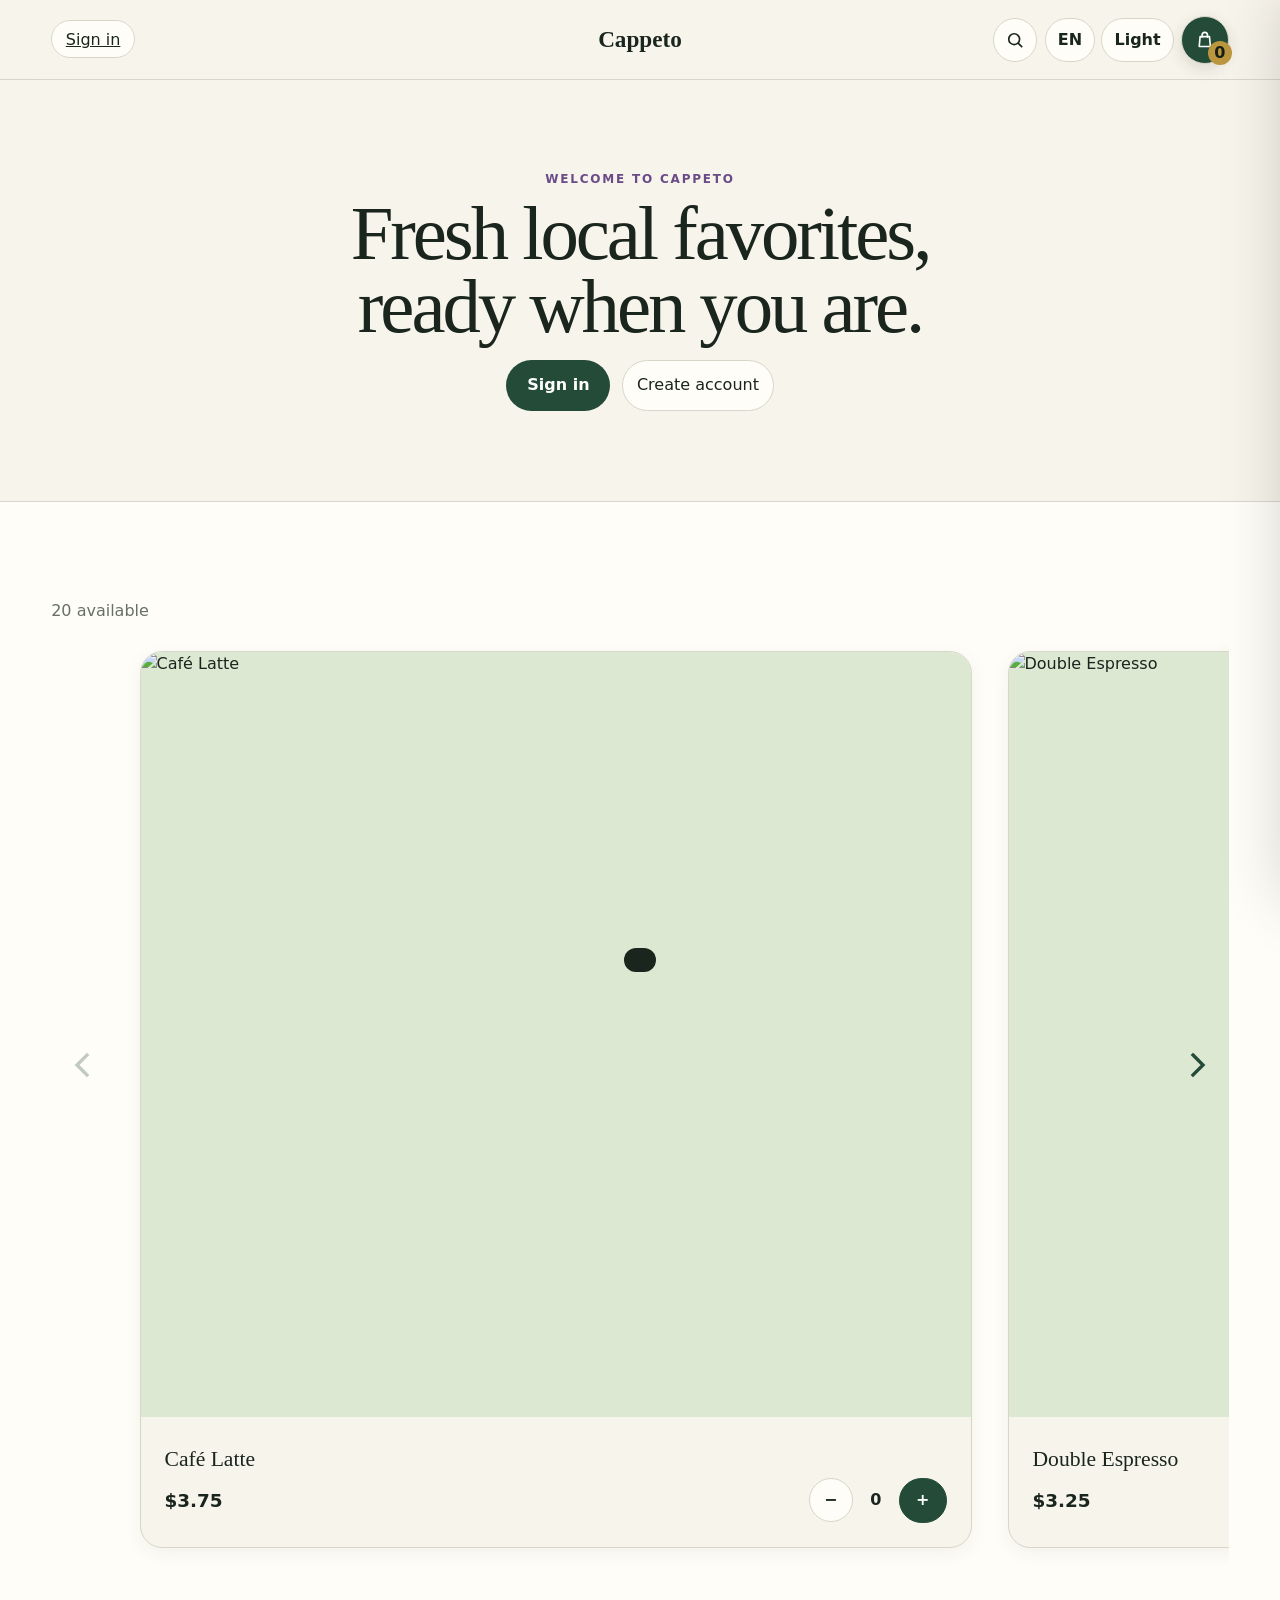
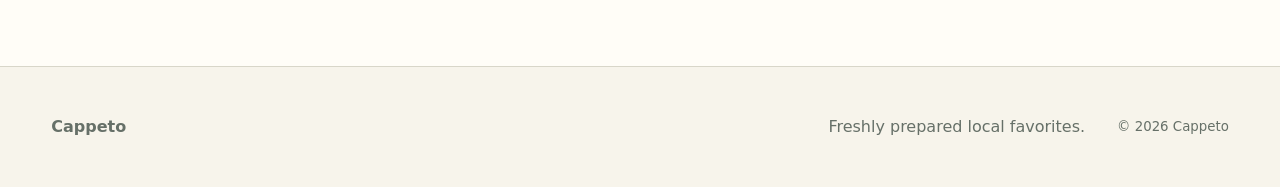
==== commit c3b5a65c: "Add accessible cart clear control" ====
--- a/index.html
+++ b/index.html
@@ -28,13 +28,13 @@
 <title>Cappeto · Order your favorites</title>
 <link rel="stylesheet" href="styles.css?v=layout-7">
 <link rel="stylesheet" href="adaptive.css?v=layout-7">
-<link rel="stylesheet" href="storefront.css?v=header-preferences-21">
+<link rel="stylesheet" href="storefront.css?v=cart-clear-22">
 <link rel="stylesheet" href="splash.css?v=reflow-13">
 <link rel="stylesheet" href="public-header.css?v=shared-header-2">
 <script src="adaptive.js?v=layout-7" defer></script>
-<script src="public-i18n.js?v=shared-i18n-1" defer></script>
+<script src="public-i18n.js?v=cart-clear-2" defer></script>
 <script src="app.js?v=shared-i18n-1" defer></script>
-<script src="storefront.js?v=header-preferences-21" defer></script>
+<script src="storefront.js?v=cart-clear-22" defer></script>
 <script src="splash.js?v=reflow-13" defer></script>
 </head>
 <body>
@@ -99,7 +99,7 @@
   </section>
 </main>
 <aside class="drawer" id="drawer" aria-hidden="true" aria-labelledby="bagTitle">
-  <div class="drawer-head"><div><p class="eyebrow" data-i18n="yourOrder">YOUR ORDER</p><h2 id="bagTitle" data-i18n="bagTitle">Your bag</h2></div><button class="close" id="closeBag" data-i18n-aria-label="closeOrder" aria-label="Close order">×</button></div>
+  <div class="drawer-head"><div class="drawer-order-label"><p class="eyebrow" id="bagTitle" data-i18n="yourOrder">YOUR ORDER</p></div><button class="clear-order" id="clearBag" type="button" data-i18n="clearBag" data-i18n-aria-label="clearBagLabel" aria-label="Clear all items from the order" disabled>Clear</button><button class="close" id="closeBag" data-i18n-aria-label="closeOrder" aria-label="Close order">×</button></div>
   <div class="bag-lines" id="bagLines"></div>
   <div class="totals">
     <p><span data-i18n="subtotal">Subtotal</span><b id="subtotal">$0.00</b></p>
--- a/storefront.css
+++ b/storefront.css
@@ -24,3 +24,19 @@
 @media(max-width:900px){.topbar.is-authenticated{grid-template-columns:minmax(8rem,.75fr) minmax(0,1.25fr) auto;grid-template-rows:auto auto;row-gap:.5rem;min-height:7.25rem;padding:.65rem 1rem}.public-auth-actions{grid-column:1;grid-row:1}.topbar.is-authenticated .consumer-title{top:1.15rem;transform:translateX(-50%)}.header-fabs{grid-column:3;grid-row:1}.nav-carousel-label{grid-column:1;grid-row:2;align-self:center;max-width:100%;font-size:.65rem}.nav-product-search{grid-column:2/4;grid-row:2;min-height:2.65rem}#publicLanding[hidden]+#storefrontContent .menu{min-height:calc(100svh - 7.25rem)}}
 @media(max-width:760px){.topbar.is-authenticated{grid-template-columns:minmax(7rem,.7fr) minmax(0,1.3fr) auto;padding:.55rem .7rem}.topbar.is-authenticated .consumer-title{top:1rem}.nav-carousel-label{font-size:.58rem;letter-spacing:.09em}.nav-product-search{padding:.5rem .7rem}.nav-product-search input{font-size:.82rem}#publicLanding[hidden]+#storefrontContent .picture{height:clamp(12rem,calc(100svh - 18rem),27rem)}}
 @media(max-width:430px){.topbar.is-authenticated{grid-template-columns:minmax(6.2rem,.65fr) minmax(0,1.35fr) auto;column-gap:.35rem;padding-inline:.45rem}.nav-carousel-label{font-size:.53rem}.nav-product-search{min-height:2.5rem;padding:.42rem .55rem}.header-fabs{gap:.25rem}}
+
+
+/* Compact search and chevron-only carousel controls */
+.grid{scrollbar-width:none;-ms-overflow-style:none}
+.grid::-webkit-scrollbar{display:none;width:0;height:0}
+.carousel-arrow.is-clicked,
+html[data-theme="light"] .carousel-arrow.is-clicked,
+html[data-theme="dark"] .carousel-arrow.is-clicked{background:#7651a8;color:#fff;border-color:#7651a8;box-shadow:0 0 0 4px color-mix(in srgb,#7651a8 28%,transparent),var(--shadow)}
+.header-fabs .nav-product-search{position:relative;grid-column:auto;width:auto;min-width:0;margin:0;display:flex;align-items:center}
+.search-toggle{display:grid;place-items:center;width:2.75rem;height:2.75rem;padding:0;border:1px solid var(--line);border-radius:50%;background:var(--surface);color:var(--ink);cursor:pointer;transition:background-color .18s,color .18s,border-color .18s}
+.search-toggle svg{width:1.25rem;height:1.25rem;fill:none;stroke:currentColor;stroke-width:2;stroke-linecap:round}
+.search-toggle:hover,.search-toggle:focus-visible,.search-toggle[aria-expanded="true"]{background:#7651a8;color:#fff;border-color:#7651a8;outline:3px solid color-mix(in srgb,#7651a8 34%,transparent);outline-offset:2px}
+.search-panel{position:absolute;z-index:30;top:calc(100% + .65rem);right:0;width:min(22rem,calc(100vw - 2rem));min-height:3rem;box-shadow:var(--shadow);background:var(--surface)}
+.search-panel[hidden]{display:none!important}
+@media(max-width:760px){.search-toggle{width:2.65rem;height:2.65rem}.search-panel{position:fixed;top:4.8rem;right:.65rem;width:calc(100vw - 1.3rem)}}
+@media(max-width:360px){.search-toggle{width:2.45rem;height:2.45rem}.search-panel{top:4.45rem;right:.45rem;width:calc(100vw - .9rem)}}
--- a/public-header.css
+++ b/public-header.css
@@ -112,3 +112,28 @@
     padding-inline: .45rem;
   }
 }
+
+
+/* Keep public navigation aligned in one row at every viewport */
+@media (max-width: 600px) {
+  .public-header {
+    position: relative;
+    grid-template-columns: minmax(3.5rem, 1fr) auto minmax(0, 1fr);
+    grid-template-areas: "action brand controls";
+    gap: .3rem;
+    min-height: 4.5rem;
+    padding: .55rem .65rem;
+  }
+  .public-header__action { grid-area: action; grid-column: auto; align-self: center; justify-self: start; font-size: .72rem; white-space: nowrap; }
+  .public-header .public-header__brand { grid-area: brand; grid-column: auto; align-self: center; justify-self: center; font-size: 1rem; }
+  .public-header__controls { grid-area: controls; grid-column: auto; justify-self: end; flex-wrap: nowrap; gap: .2rem; }
+  .public-header__preferences { flex-wrap: nowrap; gap: .2rem; }
+  .public-header__button { min-width: 2.35rem; min-height: 2.5rem; padding: .35rem .42rem; font-size: .72rem; }
+}
+@media (max-width: 360px) {
+  .public-header { grid-template-columns: minmax(3.35rem, 1fr) auto minmax(0, 1fr); gap: .2rem; padding-inline: .45rem; }
+  .public-header__action { font-size: .68rem; }
+  .public-header .public-header__brand { font-size: .92rem; }
+  .public-header__controls,.public-header__preferences { gap: .12rem; }
+  .public-header__button { min-width: 2.2rem; min-height: 2.4rem; padding-inline: .32rem; font-size: .68rem; }
+}
